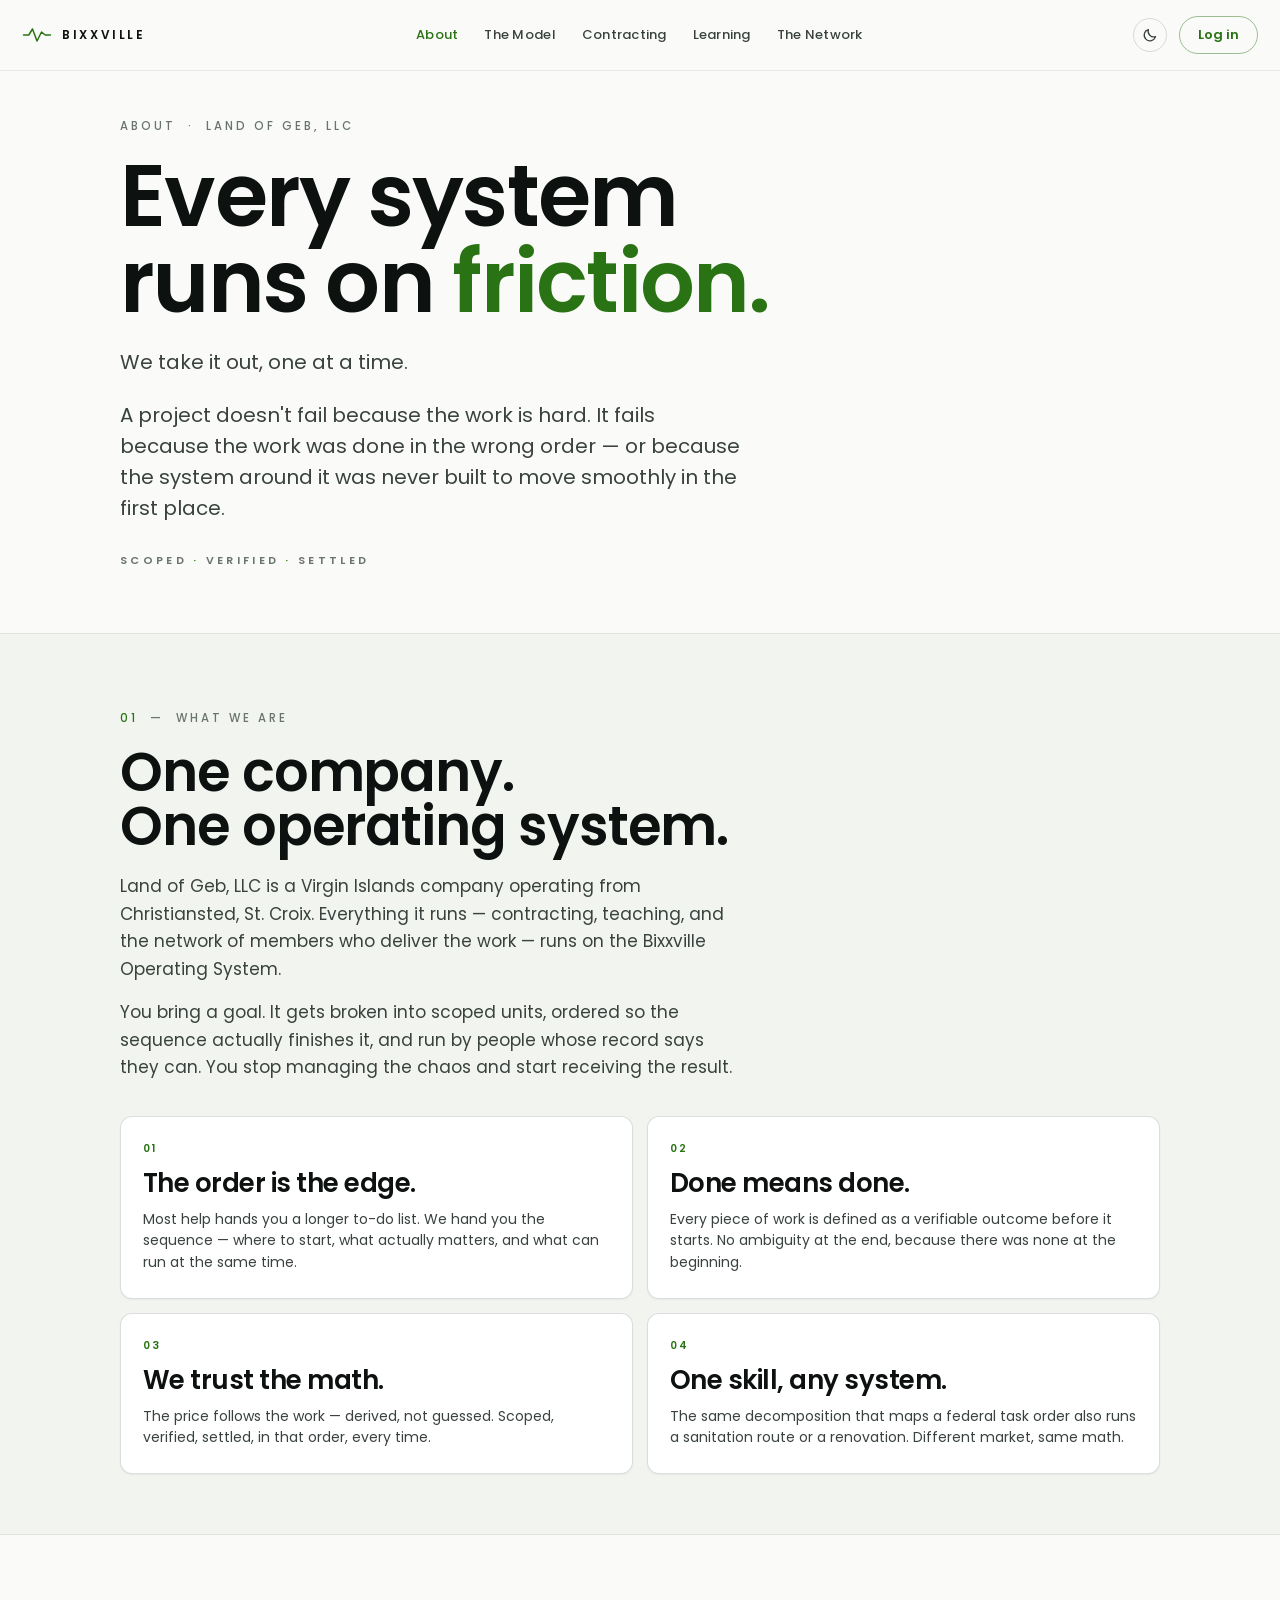
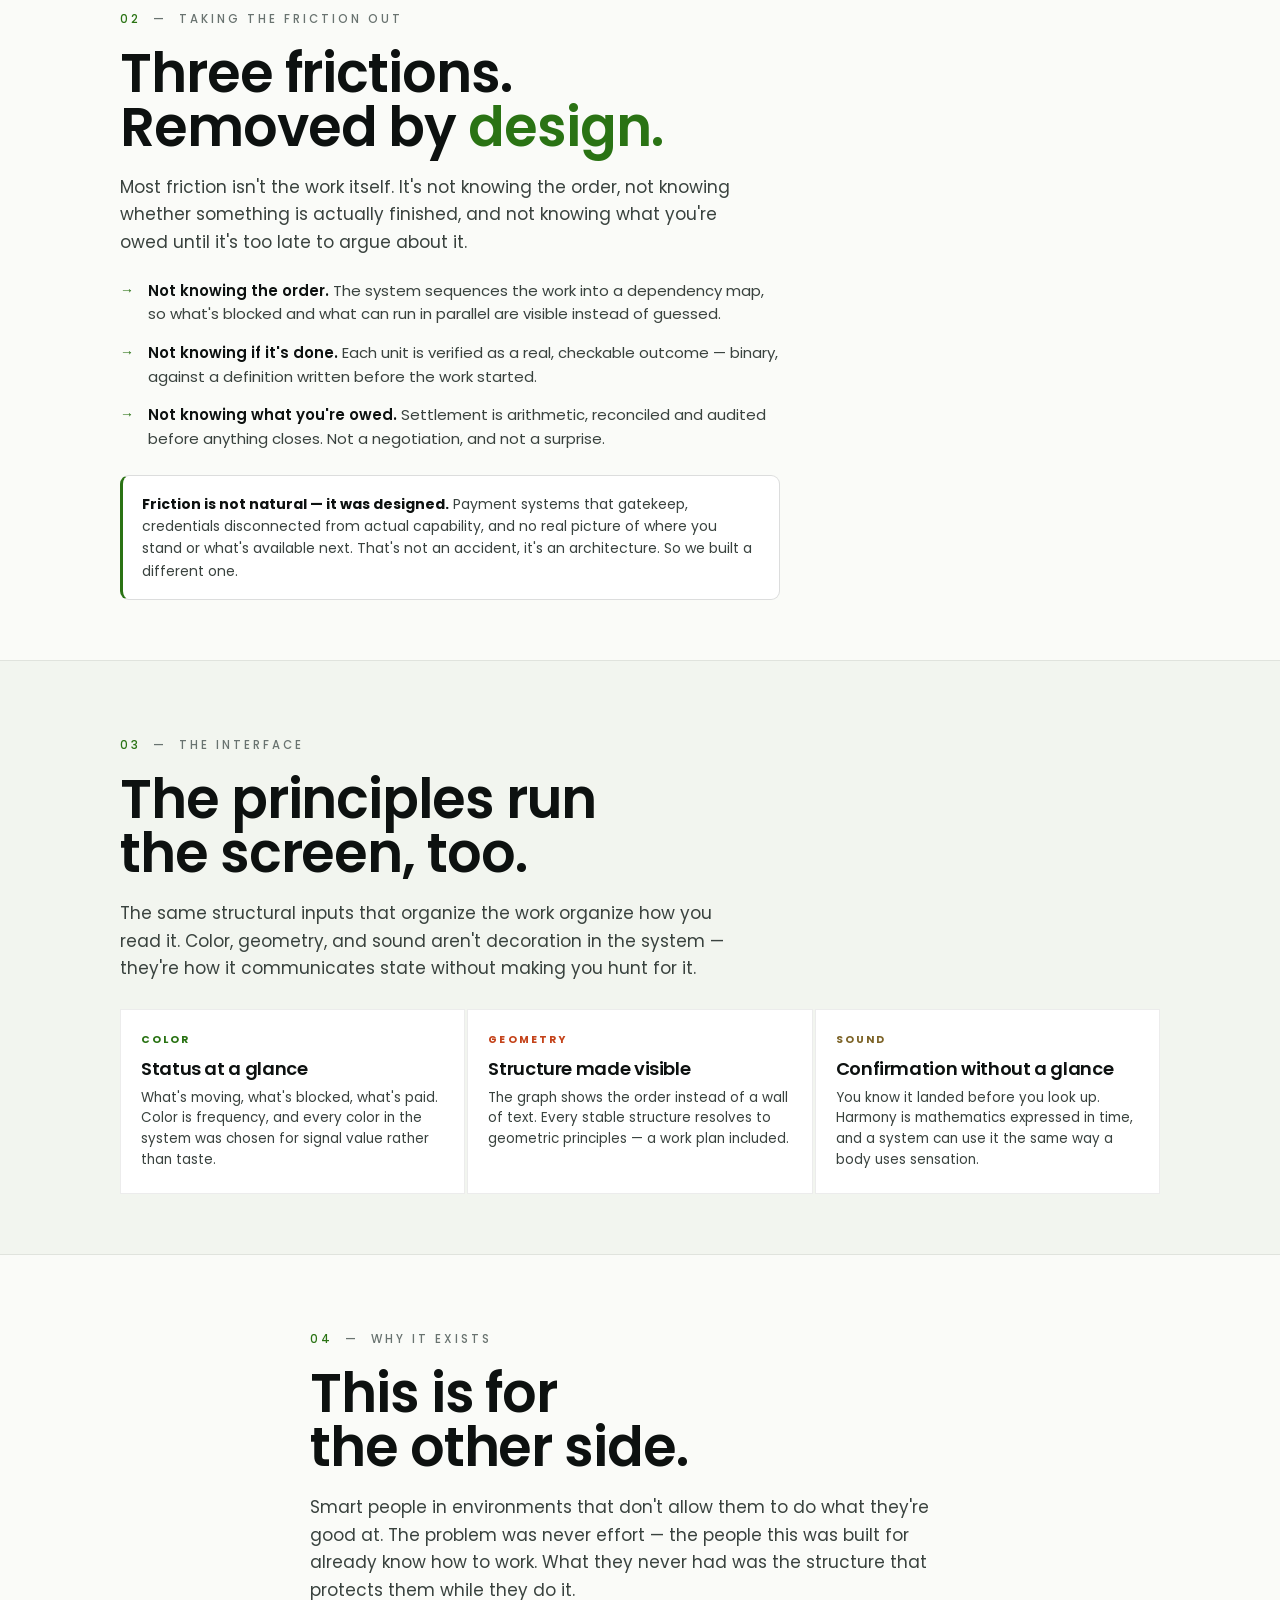
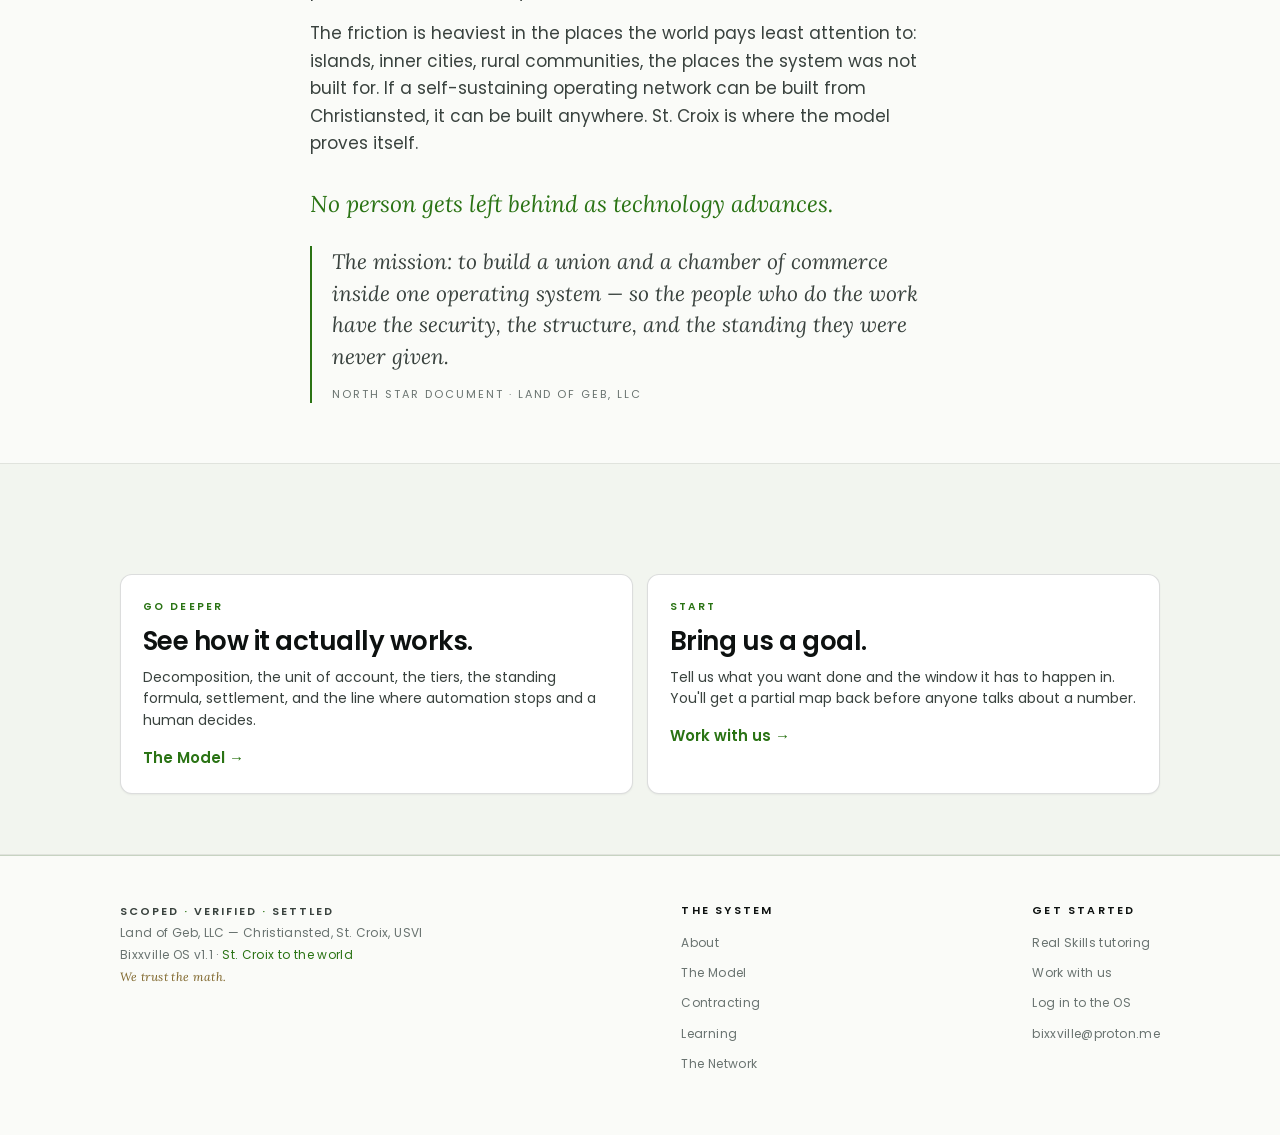
==== about.html @ ebcc02b2 "Light theme, with a toggle The site is no longer dark-only. Dark stays the brand default; a visitor " ====
<!DOCTYPE html>
<html lang="en">
<head>
<meta charset="UTF-8">
<meta name="viewport" content="width=device-width, initial-scale=1.0, viewport-fit=cover">
<title>About — Bixxville</title>
<meta name="description" content="Land of Geb, LLC runs on the Bixxville Operating System. A project doesn't fail because the work is hard — it fails because the work was done in the wrong order.">
<link rel="preconnect" href="https://fonts.googleapis.com">
<link rel="preconnect" href="https://fonts.gstatic.com" crossorigin>
<link href="https://fonts.googleapis.com/css2?family=Poppins:wght@300;400;500;600;700&family=Lora:ital,wght@0,400;0,500;1,400&display=swap" rel="stylesheet">
<link rel="stylesheet" href="bixx.css">
<script>(function(){try{var t=localStorage.getItem('bx-theme');if(t)document.documentElement.setAttribute('data-theme',t)}catch(e){}})();</script>

<style>
  .sense{display:grid; grid-template-columns:1fr; gap:2px; margin-top:26px}
  @media(min-width:700px){.sense{grid-template-columns:repeat(3,1fr)}}
  .sn-c{background:var(--panel); border:1px solid var(--line2); padding:22px 20px}
  .sn-c .snk{font-family:var(--mono); font-size:10.5px; letter-spacing:.2em; text-transform:uppercase; font-weight:700; margin-bottom:11px}
  .sn-c h3{font-size:18px; margin-bottom:8px}
  .sn-c p{font-size:13.5px; color:var(--soft); line-height:1.55}
</style>
</head>
<body>

<nav>
  <a class="brand" href="index.html" aria-label="Bixxville home">
    <svg class="glyph" viewBox="0 0 40 24" aria-hidden="true">
      <polyline points="2,12 9,12 14,4 20,20 26,8 31,12 38,12" fill="none" stroke="var(--green)" stroke-width="2" stroke-linejoin="round" stroke-linecap="round"/>
    </svg>
    <b>Bixxville</b>
  </a>
  <div class="navlinks">
    <a href="about.html">About</a>
    <a href="model.html">The Model</a>
    <a href="contracting.html">Contracting</a>
    <a href="learning.html">Learning</a>
    <a href="network.html">The Network</a>
  </div>
  <div class="navactions">
    <button class="themetog" id="themeTog" type="button" aria-label="Switch between light and dark" title="Switch theme">
      <svg class="i-sun" viewBox="0 0 24 24" aria-hidden="true"><circle cx="12" cy="12" r="4.2"/><path d="M12 2.6v2.4M12 19v2.4M4.6 12H2.2M21.8 12h-2.4M6.5 6.5 4.8 4.8M19.2 19.2l-1.7-1.7M17.5 6.5l1.7-1.7M4.8 19.2l1.7-1.7"/></svg>
      <svg class="i-moon" viewBox="0 0 24 24" aria-hidden="true"><path d="M20.2 14.4A8.4 8.4 0 0 1 9.6 3.8a8.6 8.6 0 1 0 10.6 10.6z"/></svg>
    </button>
    <a class="pill" href="https://ii00270.github.io/Bixxvillenode/" target="_blank" rel="noopener">Log in</a>
    <button class="ham" id="hamBtn" aria-label="Open menu"><span></span><span></span></button>
  </div>
</nav>

<div class="menu" id="menu" aria-hidden="true">
  <button class="menuclose" id="menuClose" aria-label="Close menu"></button>
  <a href="index.html"><span class="mi">00</span> Home</a>
  <a href="about.html"><span class="mi">01</span> About</a>
  <a href="model.html"><span class="mi">02</span> The Model</a>
  <a href="contracting.html"><span class="mi">03</span> Contracting</a>
  <a href="learning.html"><span class="mi">04</span> Learning</a>
  <a href="network.html"><span class="mi">05</span> The Network</a>
  <a href="realskills.html"><span class="mi">06</span> Real Skills</a>
  <a href="work.html"><span class="mi">07</span> Work with us</a>
  <a href="https://ii00270.github.io/Bixxvillenode/" target="_blank" rel="noopener"><span class="mi">08</span> Log in</a>
  <div class="mfoot">SCOPED <span>·</span> VERIFIED <span>·</span> SETTLED<br>Land of Geb, LLC — Christiansted, St. Croix, USVI</div>
</div>

<main>

  <!-- HERO -->
  <section class="scene hero">
    <div class="wrap">
      <div class="eyebrow rv">About &nbsp;·&nbsp; Land of Geb, LLC</div>
      <h1 class="rv d1">Every system<br>runs on <span class="g">friction.</span></h1>
      <p class="lead rv d2">We take it out, one at a time.</p>
      <p class="lead rv d3">A project doesn't fail because the work is hard. It fails because the work was done in the wrong order — or because the system around it was never built to move smoothly in the first place.</p>
      <div class="spine rv d4">SCOPED <span>·</span> VERIFIED <span>·</span> SETTLED</div>
    </div>
  </section>

  <!-- WHAT WE ARE -->
  <section class="scene alt">
    <div class="wrap">
      <div class="eyebrow rv"><span class="n">01</span> &nbsp;— &nbsp;What we are</div>
      <h2 class="rv d1">One company.<br>One operating system.</h2>
      <p class="body rv d2">Land of Geb, LLC is a Virgin Islands company operating from Christiansted, St. Croix. Everything it runs — contracting, teaching, and the network of members who deliver the work — runs on the Bixxville Operating System.</p>
      <p class="body rv d3">You bring a goal. It gets broken into scoped units, ordered so the sequence actually finishes it, and run by people whose record says they can. You stop managing the chaos and start receiving the result.</p>

      <div class="grid g2">
        <div class="card rv d4">
          <div class="ck">01</div>
          <h3>The order is the edge.</h3>
          <p>Most help hands you a longer to-do list. We hand you the sequence — where to start, what actually matters, and what can run at the same time.</p>
        </div>
        <div class="card rv d4">
          <div class="ck">02</div>
          <h3>Done means done.</h3>
          <p>Every piece of work is defined as a verifiable outcome before it starts. No ambiguity at the end, because there was none at the beginning.</p>
        </div>
        <div class="card rv d5">
          <div class="ck">03</div>
          <h3>We trust the math.</h3>
          <p>The price follows the work — derived, not guessed. Scoped, verified, settled, in that order, every time.</p>
        </div>
        <div class="card rv d5">
          <div class="ck">04</div>
          <h3>One skill, any system.</h3>
          <p>The same decomposition that maps a federal task order also runs a sanitation route or a renovation. Different market, same math.</p>
        </div>
      </div>
    </div>
  </section>

  <!-- THE FRICTION -->
  <section class="scene">
    <div class="wrap">
      <div class="eyebrow rv"><span class="n">02</span> &nbsp;— &nbsp;Taking the friction out</div>
      <h2 class="rv d1">Three frictions.<br>Removed by <span class="g">design.</span></h2>
      <p class="body rv d2">Most friction isn't the work itself. It's not knowing the order, not knowing whether something is actually finished, and not knowing what you're owed until it's too late to argue about it.</p>
      <div class="pts rv d3">
        <div class="pt"><span class="b">→</span><span class="t"><b>Not knowing the order.</b> The system sequences the work into a dependency map, so what's blocked and what can run in parallel are visible instead of guessed.</span></div>
        <div class="pt"><span class="b">→</span><span class="t"><b>Not knowing if it's done.</b> Each unit is verified as a real, checkable outcome — binary, against a definition written before the work started.</span></div>
        <div class="pt"><span class="b">→</span><span class="t"><b>Not knowing what you're owed.</b> Settlement is arithmetic, reconciled and audited before anything closes. Not a negotiation, and not a surprise.</span></div>
      </div>
      <div class="note good rv d4">
        <b>Friction is not natural — it was designed.</b> Payment systems that gatekeep, credentials disconnected from actual capability, and no real picture of where you stand or what's available next. That's not an accident, it's an architecture. So we built a different one.
      </div>
    </div>
  </section>

  <!-- THE INTERFACE -->
  <section class="scene alt">
    <div class="wrap">
      <div class="eyebrow rv"><span class="n">03</span> &nbsp;— &nbsp;The interface</div>
      <h2 class="rv d1">The principles run<br>the screen, too.</h2>
      <p class="body rv d2">The same structural inputs that organize the work organize how you read it. Color, geometry, and sound aren't decoration in the system — they're how it communicates state without making you hunt for it.</p>
      <div class="sense rv d3">
        <div class="sn-c">
          <div class="snk" style="color:var(--green)">Color</div>
          <h3>Status at a glance</h3>
          <p>What's moving, what's blocked, what's paid. Color is frequency, and every color in the system was chosen for signal value rather than taste.</p>
        </div>
        <div class="sn-c">
          <div class="snk" style="color:var(--orange)">Geometry</div>
          <h3>Structure made visible</h3>
          <p>The graph shows the order instead of a wall of text. Every stable structure resolves to geometric principles — a work plan included.</p>
        </div>
        <div class="sn-c">
          <div class="snk" style="color:var(--gold)">Sound</div>
          <h3>Confirmation without a glance</h3>
          <p>You know it landed before you look up. Harmony is mathematics expressed in time, and a system can use it the same way a body uses sensation.</p>
        </div>
      </div>
    </div>
  </section>

  <!-- WHO -->
  <section class="scene">
    <div class="wrap narrow">
      <div class="eyebrow rv"><span class="n">04</span> &nbsp;— &nbsp;Why it exists</div>
      <h2 class="rv d1">This is for<br>the other side.</h2>
      <p class="body rv d2">Smart people in environments that don't allow them to do what they're good at. The problem was never effort — the people this was built for already know how to work. What they never had was the structure that protects them while they do it.</p>
      <p class="body rv d3">The friction is heaviest in the places the world pays least attention to: islands, inner cities, rural communities, the places the system was not built for. If a self-sustaining operating network can be built from Christiansted, it can be built anywhere. St. Croix is where the model proves itself.</p>
      <p class="serif rv d4" style="margin-top:30px">No person gets left behind as technology advances.</p>
      <div class="quote rv d5">
        The mission: to build a union and a chamber of commerce inside one operating system — so the people who do the work have the security, the structure, and the standing they were never given.
        <cite>North Star Document · Land of Geb, LLC</cite>
      </div>
    </div>
  </section>

  <!-- CTA -->
  <section class="scene alt">
    <div class="wrap">
      <div class="grid g2">
        <a class="card rv" href="model.html">
          <div class="ck">Go deeper</div>
          <h3>See how it actually works.</h3>
          <p>Decomposition, the unit of account, the tiers, the standing formula, settlement, and the line where automation stops and a human decides.</p>
          <span class="arr">The Model →</span>
        </a>
        <a class="card rv d2" href="work.html">
          <div class="ck">Start</div>
          <h3>Bring us a goal.</h3>
          <p>Tell us what you want done and the window it has to happen in. You'll get a partial map back before anyone talks about a number.</p>
          <span class="arr">Work with us →</span>
        </a>
      </div>
    </div>
  </section>

</main>

<footer>
  <div class="fwrap">
    <div>
      <b>SCOPED <span class="sx">·</span> VERIFIED <span class="sx">·</span> SETTLED</b><br>
      Land of Geb, LLC — Christiansted, St. Croix, USVI<br>
      Bixxville OS v1.1 · <span class="sx">St. Croix to the world</span><br>
      <span style="color:var(--gold);font-family:Lora,Georgia,serif;font-style:italic">We trust the math.</span>
    </div>
    <div class="fnav">
      <span class="ftitle">The system</span>
      <a href="about.html">About</a>
      <a href="model.html">The Model</a>
      <a href="contracting.html">Contracting</a>
      <a href="learning.html">Learning</a>
      <a href="network.html">The Network</a>
    </div>
    <div class="fnav">
      <span class="ftitle">Get started</span>
      <a href="realskills.html">Real Skills tutoring</a>
      <a href="work.html">Work with us</a>
      <a href="https://ii00270.github.io/Bixxvillenode/" target="_blank" rel="noopener">Log in to the OS</a>
      <a href="mailto:bixxville@proton.me">bixxville@proton.me</a>
    </div>
  </div>
</footer>

<script src="bixx.js"></script>
</body>
</html>
---- bixx.css ----
/* ==========================================================================
   BIXXVILLE — shared design system
   Land of Geb, LLC · Christiansted, St. Croix · USVI

   Dark is the brand default. Visitors whose OS prefers light get light
   automatically; the nav toggle overrides either direction and persists.
   Every colour below is a token — never hard-code a hex in a component.
   ========================================================================== */

:root{
  /* ground & surface */
  --black:#0A0B0C;          /* page ground */
  --panel:#111316;          /* raised surface — cards, fields */
  --panel2:#0D0F11;         /* alternating section ground */

  /* type */
  --white:#F4F5F7;          /* primary text */
  --soft:#CDCFD3;           /* body text */
  --grey:#A6ADB4;           /* muted, labels, captions */

  /* accents */
  --green:#8CF060;
  --orange:#F45E26;
  --gold:#AA8C4E;
  --rail:#2C482A;

  /* derived — flip with the theme */
  --on-green:#08110C;                     /* text sitting on a green fill */
  --green-tint:rgba(140,240,96,.04);
  --green-tint-2:rgba(140,240,96,.06);
  --green-edge:rgba(140,240,96,.40);
  --green-edge-soft:rgba(140,240,96,.20);
  --green-edge-strong:rgba(140,240,96,.55);
  --gold-edge:rgba(170,140,78,.40);
  --line:rgba(244,245,247,.12);           /* visible divider */
  --line2:rgba(244,245,247,.07);          /* faint divider */
  --line3:rgba(244,245,247,.02);          /* table header wash */
  --field:rgba(244,245,247,.16);          /* form control border */
  --nav-bg:rgba(10,11,12,.88);
  --menu-bg:rgba(10,11,12,.975);
  --card-shadow:none;
  --sun:block;                            /* which toggle icon shows */
  --moon:none;

  --mono:'Poppins',sans-serif;
  --nav-h:64px;
}

/* ---- light: automatic for a light-preferring OS, unless dark was chosen ---- */
@media (prefers-color-scheme: light){
  :root:not([data-theme="dark"]){
    --black:#FAFBF8;
    --panel:#FFFFFF;
    --panel2:#F2F5EF;

    --white:#0D1110;
    --soft:#39423E;
    --grey:#697370;

    --green:#2A7314;
    --orange:#C4431A;
    --gold:#7D6428;
    --rail:#C7D3C2;

    --on-green:#FFFFFF;
    --green-tint:rgba(42,115,20,.05);
    --green-tint-2:rgba(42,115,20,.09);
    --green-edge:rgba(42,115,20,.34);
    --green-edge-soft:rgba(42,115,20,.17);
    --green-edge-strong:rgba(42,115,20,.45);
    --gold-edge:rgba(125,100,40,.38);
    --line:rgba(13,17,16,.14);
    --line2:rgba(13,17,16,.08);
    --line3:rgba(13,17,16,.025);
    --field:rgba(13,17,16,.20);
    --nav-bg:rgba(250,251,248,.90);
    --menu-bg:rgba(250,251,248,.98);
    --card-shadow:0 1px 2px rgba(13,17,16,.05);
    --sun:none;
    --moon:block;
  }
}

/* ---- light: chosen explicitly ---- */
:root[data-theme="light"]{
  --black:#FAFBF8;
  --panel:#FFFFFF;
  --panel2:#F2F5EF;

  --white:#0D1110;
  --soft:#39423E;
  --grey:#697370;

  --green:#2A7314;
  --orange:#C4431A;
  --gold:#7D6428;
  --rail:#C7D3C2;

  --on-green:#FFFFFF;
  --green-tint:rgba(42,115,20,.05);
  --green-tint-2:rgba(42,115,20,.09);
  --green-edge:rgba(42,115,20,.34);
  --green-edge-soft:rgba(42,115,20,.17);
  --green-edge-strong:rgba(42,115,20,.45);
  --gold-edge:rgba(125,100,40,.38);
  --line:rgba(13,17,16,.14);
  --line2:rgba(13,17,16,.08);
  --line3:rgba(13,17,16,.025);
  --field:rgba(13,17,16,.20);
  --nav-bg:rgba(250,251,248,.90);
  --menu-bg:rgba(250,251,248,.98);
  --card-shadow:0 1px 2px rgba(13,17,16,.05);
  --sun:none;
  --moon:block;
}
*{margin:0;padding:0;box-sizing:border-box}
html{scroll-behavior:smooth}
body{
  background:var(--black); color:var(--white);
  font-family:'Poppins',sans-serif; -webkit-font-smoothing:antialiased;
  overflow-x:hidden;
}
::selection{background:var(--green);color:var(--black)}
img{max-width:100%}

/* ---------- nav ---------- */
nav{
  position:fixed; top:0; left:0; right:0; z-index:60;
  display:flex; align-items:center; justify-content:space-between;
  padding:16px 22px; background:var(--nav-bg);
  backdrop-filter:blur(10px); -webkit-backdrop-filter:blur(10px);
  border-bottom:1px solid var(--line2);
}
.brand{display:flex; align-items:center; gap:10px; text-decoration:none; flex-shrink:0}
.glyph{width:30px;height:18px;display:block}
.brand b{font-weight:600; font-size:12px; letter-spacing:.22em; color:var(--white); text-transform:uppercase}
.navlinks{display:none; align-items:center; gap:26px}
.navlinks a{
  color:var(--soft); text-decoration:none; font-size:13px; font-weight:500;
  letter-spacing:.02em; transition:color .2s; white-space:nowrap;
}
.navlinks a:hover{color:var(--white)}
.navlinks a.on{color:var(--green)}
.navactions{display:flex; align-items:center; gap:12px}
.pill{
  border:1px solid var(--green-edge-strong); color:var(--green);
  border-radius:40px; padding:8px 18px; font-size:13px; font-weight:600;
  background:transparent; cursor:pointer; text-decoration:none; white-space:nowrap;
  transition:background .25s, color .25s;
}
.pill:hover{background:var(--green); color:var(--black)}
.ham{width:26px;height:14px;position:relative;background:none;border:none;cursor:pointer;flex-shrink:0}
.ham span{position:absolute;left:0;height:1.6px;width:100%;background:var(--white)}
.ham span:first-child{top:2px}.ham span:last-child{bottom:2px}
@media(min-width:940px){
  .navlinks{display:flex}
  .ham{display:none}
}

/* ---------- slide-out menu ---------- */
.menu{
  position:fixed; inset:0; z-index:80; background:var(--menu-bg);
  backdrop-filter:blur(8px); -webkit-backdrop-filter:blur(8px);
  display:flex; flex-direction:column; justify-content:center; align-items:flex-start;
  padding:0 34px; gap:2px; opacity:0; pointer-events:none; transition:opacity .3s ease;
}
.menu.open{opacity:1; pointer-events:auto}
.menu a{
  color:var(--white); text-decoration:none; font-weight:600; letter-spacing:-.02em;
  font-size:clamp(30px,8vw,50px); line-height:1.24; transition:color .2s, padding-left .2s;
  display:flex; align-items:baseline; gap:14px;
}
.menu a .mi{font-size:12px; font-weight:500; letter-spacing:.18em; color:var(--grey); font-family:var(--mono)}
.menu a:hover,.menu a.on{color:var(--green)}
.menu .mfoot{
  position:absolute; left:34px; bottom:38px; font-size:11px; letter-spacing:.16em;
  color:var(--grey); text-transform:uppercase; line-height:1.9;
}
.menu .mfoot span{color:var(--green)}
.menuclose{position:absolute; top:20px; right:22px; width:30px; height:30px; border:none; background:none; cursor:pointer}
.menuclose:before,.menuclose:after{content:''; position:absolute; left:4px; top:14px; width:22px; height:1.8px; background:var(--white)}
.menuclose:before{transform:rotate(45deg)} .menuclose:after{transform:rotate(-45deg)}

/* ---------- layout ---------- */
.scene{position:relative; padding:76px 26px 60px; overflow:hidden}
.wrap{max-width:1040px; margin:0 auto; width:100%}
.narrow{max-width:660px}
.mid{max-width:820px}
.hero{padding-top:calc(var(--nav-h) + 54px); padding-bottom:64px}
.alt{background:var(--panel2); border-top:1px solid var(--line2); border-bottom:1px solid var(--line2)}

/* ---------- type ---------- */
.eyebrow{
  font-size:11.5px; letter-spacing:.26em; text-transform:uppercase;
  color:var(--grey); margin-bottom:18px; font-weight:500;
}
.eyebrow .n{color:var(--green)}
h1,h2,h3{font-weight:600; letter-spacing:-.02em; line-height:1.0}
h1{font-size:clamp(40px,9.5vw,86px)}
h2{font-size:clamp(30px,6.6vw,54px); margin-bottom:20px}
h3{font-size:clamp(19px,3.4vw,26px); line-height:1.15}
.g{color:var(--green)}
.o{color:var(--orange)}
.lead{color:var(--soft); font-size:clamp(16px,4.2vw,20px); line-height:1.55; max-width:620px; margin-top:22px}
.body{color:var(--soft); font-size:clamp(14.5px,3.8vw,17px); line-height:1.62; max-width:620px; margin-top:16px}
.body b,.lead b{color:var(--white); font-weight:600}
.serif{font-family:'Lora',Georgia,serif; font-style:italic; font-size:clamp(17px,4vw,23px); color:var(--green); line-height:1.4}
.quote{
  font-family:'Lora',Georgia,serif; font-style:italic; color:var(--soft);
  font-size:clamp(16px,4vw,21px); line-height:1.5; border-left:2px solid var(--green);
  padding-left:20px; margin-top:26px; max-width:620px;
}
.quote cite{display:block; font-style:normal; font-family:var(--mono); font-size:11px; letter-spacing:.18em; text-transform:uppercase; color:var(--grey); margin-top:14px}
.spine{margin-top:28px; font-size:11px; letter-spacing:.3em; font-weight:600; color:var(--grey)}
.spine span{color:var(--green)}
.tag{
  display:inline-block; font-size:10px; letter-spacing:.16em; text-transform:uppercase;
  font-weight:600; padding:5px 11px; border-radius:4px; border:1px solid var(--line);
  color:var(--grey);
}
.tag.live{color:var(--green); border-color:var(--green-edge); background:var(--green-tint-2)}
.tag.soon{color:var(--gold); border-color:var(--gold-edge)}

/* ---------- reveal ---------- */
.rv{opacity:0; transform:translateY(24px); transition:opacity .8s ease, transform .8s ease}
.rv.in{opacity:1; transform:none}
.d1{transition-delay:.07s}.d2{transition-delay:.15s}.d3{transition-delay:.25s}
.d4{transition-delay:.35s}.d5{transition-delay:.46s}.d6{transition-delay:.58s}

/* ---------- cards / grids ---------- */
.grid{display:grid; gap:14px; margin-top:34px}
.g2{grid-template-columns:1fr}
.g3{grid-template-columns:1fr}
.g4{grid-template-columns:1fr 1fr}
@media(min-width:700px){
  .g2{grid-template-columns:1fr 1fr}
  .g3{grid-template-columns:repeat(3,1fr)}
  .g4{grid-template-columns:repeat(4,1fr)}
}
.card{
  border:1px solid var(--line); border-radius:12px; background:var(--panel);
  box-shadow:var(--card-shadow); padding:24px 22px; transition:border-color .25s, transform .25s, background .25s;
}
.card .ck{font-family:var(--mono); font-size:10.5px; letter-spacing:.2em; text-transform:uppercase; color:var(--green); font-weight:600; margin-bottom:12px}
.card h3{margin-bottom:10px}
.card p{color:var(--soft); font-size:14px; line-height:1.55}
a.card{display:block; text-decoration:none; color:var(--white)}
a.card:hover{border-color:var(--green); background:var(--green-tint); transform:translateY(-2px)}
a.card .arr{color:var(--green); font-size:15px; margin-top:14px; display:block; font-weight:600}

/* stat tiles */
.stat{border:1px solid var(--line); border-radius:10px; background:var(--panel); padding:20px 18px}
.stat .sv{font-family:var(--mono); font-size:clamp(22px,5vw,30px); font-weight:700; color:var(--green); letter-spacing:-.02em; line-height:1}
.stat .sl{font-size:12px; color:var(--grey); margin-top:9px; line-height:1.45}

/* numbered steps */
.steps{display:flex; flex-direction:column; gap:0; margin-top:30px; border-top:1px solid var(--line2)}
.step{display:flex; gap:18px; padding:20px 2px; border-bottom:1px solid var(--line2); align-items:flex-start}
.step .sn{font-family:var(--mono); font-size:12px; font-weight:700; color:var(--green); letter-spacing:.1em; flex-shrink:0; width:26px; padding-top:3px}
.step .sb{flex:1; min-width:0}
.step .st{font-size:16px; font-weight:600; color:var(--white); margin-bottom:6px; line-height:1.3}
.step .sd{font-size:14px; color:var(--soft); line-height:1.55}
.step .sd em{color:var(--gold); font-style:normal; font-size:12.5px; letter-spacing:.02em}

/* bullets */
.pts{display:flex; flex-direction:column; gap:15px; margin-top:22px; max-width:660px}
.pt{display:flex; gap:14px; align-items:flex-start}
.pt .b{color:var(--green); font-weight:700; font-size:14px; flex-shrink:0; line-height:1.6}
.pt .t{color:var(--soft); font-size:15px; line-height:1.58}
.pt .t b{color:var(--white); font-weight:600}

/* ---------- tables ---------- */
.tblwrap{overflow-x:auto; margin-top:28px; border:1px solid var(--line); border-radius:12px; background:var(--panel)}
table{width:100%; border-collapse:collapse; min-width:520px}
th,td{text-align:left; padding:14px 16px; font-size:13.5px; border-bottom:1px solid var(--line2)}
th{
  font-size:10px; letter-spacing:.18em; text-transform:uppercase; color:var(--grey);
  font-weight:600; background:var(--line3);
}
td{color:var(--soft)}
tr:last-child td{border-bottom:none}
td.k{color:var(--white); font-weight:600; white-space:nowrap}
td.num{font-family:var(--mono); color:var(--green); font-weight:600; white-space:nowrap}

/* ---------- formula block ---------- */
.formula{
  border:1px solid var(--green-edge); border-radius:10px; background:var(--green-tint);
  padding:22px 20px; margin-top:26px; max-width:660px;
}
.formula .fl{font-family:var(--mono); font-size:10.5px; letter-spacing:.2em; text-transform:uppercase; color:var(--green); font-weight:600; margin-bottom:12px}
.formula .fx{
  font-family:var(--mono); font-size:clamp(14px,3.6vw,19px); font-weight:600; color:var(--white);
  line-height:1.5; letter-spacing:-.01em; overflow-x:auto;
}
.formula .fn{font-size:13px; color:var(--soft); line-height:1.55; margin-top:14px; border-top:1px solid var(--green-edge-soft); padding-top:13px}

/* callout */
.note{
  border:1px solid var(--line); border-left:3px solid var(--gold); border-radius:9px;
  background:var(--panel); padding:17px 19px; margin-top:24px; max-width:660px;
  font-size:14px; line-height:1.6; color:var(--soft);
}
.note b{color:var(--white)}
.note.hard{border-left-color:var(--orange)}
.note.good{border-left-color:var(--green)}

/* ---------- CTA ---------- */
.ctabox{
  border:1px solid var(--green-edge); border-radius:14px; padding:34px 28px;
  background:var(--green-tint); max-width:660px; margin-top:8px;
}
.biglink{
  display:block; text-align:center; text-decoration:none; margin-top:24px;
  background:var(--green); color:var(--on-green); border-radius:10px; padding:17px;
  font-size:16px; font-weight:700; transition:transform .1s, background .15s;
}
.biglink:hover{filter:brightness(1.08)} .biglink:active{transform:scale(.99)}
.biglink.ghost{background:transparent; border:1px solid var(--line); color:var(--white)}
.biglink.ghost:hover{border-color:var(--green); color:var(--green); background:transparent}
.ctanote{margin-top:13px; font-size:12px; color:var(--grey); text-align:center; line-height:1.6}

/* ---------- footer ---------- */
footer{
  padding:44px 26px 60px; border-top:1px solid var(--rail);
  color:var(--grey); font-size:12px; letter-spacing:.03em; line-height:1.85;
}
footer .fwrap{max-width:1040px; margin:0 auto; display:flex; flex-wrap:wrap; gap:32px; justify-content:space-between}
footer b{color:var(--soft); font-weight:600; letter-spacing:.18em; font-size:11px}
footer .sx{color:var(--green)}
footer .fnav{display:flex; flex-direction:column; gap:8px}
footer .fnav a{color:var(--grey); text-decoration:none; transition:color .2s}
footer .fnav a:hover{color:var(--green)}
footer .ftitle{color:var(--white); font-size:11px; letter-spacing:.2em; text-transform:uppercase; margin-bottom:4px; font-weight:600}

/* ---------- svg helpers ---------- */
.stage{position:relative; width:100%; display:flex; align-items:center; justify-content:center; margin:32px 0 8px}
.stage svg{width:100%; height:auto; max-width:700px; overflow:visible}
.nd{fill:none; stroke:var(--green); stroke-width:1.4}
.nd.dim{stroke:var(--rail)}
.nd.warn{stroke:var(--orange)}
.ntext{fill:var(--white); font-family:var(--mono); font-size:12px; font-weight:500}
.nsub{fill:var(--green); font-family:var(--mono); font-size:10px; font-weight:600; letter-spacing:.04em}
.nsub.o{fill:var(--orange)}
.anno{fill:var(--grey); font-family:var(--mono); font-size:10.5px; letter-spacing:.05em}
.edge{fill:none; stroke:var(--soft); stroke-width:1.3; opacity:.45}
.edge.lit{stroke:var(--green); opacity:1}
.pop{opacity:0; transform:scale(.85); transform-origin:center; transition:opacity .5s ease, transform .5s ease}
.in .pop{opacity:1; transform:none}
.in .p1{transition-delay:.05s}.in .p2{transition-delay:.15s}.in .p3{transition-delay:.25s}
.in .p4{transition-delay:.35s}.in .p5{transition-delay:.45s}.in .p6{transition-delay:.55s}
.in .p7{transition-delay:.65s}.in .p8{transition-delay:.75s}.in .p9{transition-delay:.85s}

@media (prefers-reduced-motion:reduce){
  html{scroll-behavior:auto}
  .rv,.pop{opacity:1;transform:none;transition:none}
}

/* ---------- theme toggle ---------- */
.themetog{
  width:34px; height:34px; border-radius:50%; border:1px solid var(--line);
  background:transparent; color:var(--soft); cursor:pointer; flex-shrink:0;
  display:flex; align-items:center; justify-content:center; padding:0;
  transition:color .2s, border-color .2s;
}
.themetog:hover{color:var(--green); border-color:var(--green-edge)}
.themetog:focus-visible{outline:2px solid var(--green); outline-offset:2px}
.themetog svg{width:16px; height:16px; fill:none; stroke:currentColor;
  stroke-width:1.9; stroke-linecap:round; stroke-linejoin:round}
.themetog .i-sun{display:var(--sun)}
.themetog .i-moon{display:var(--moon)}
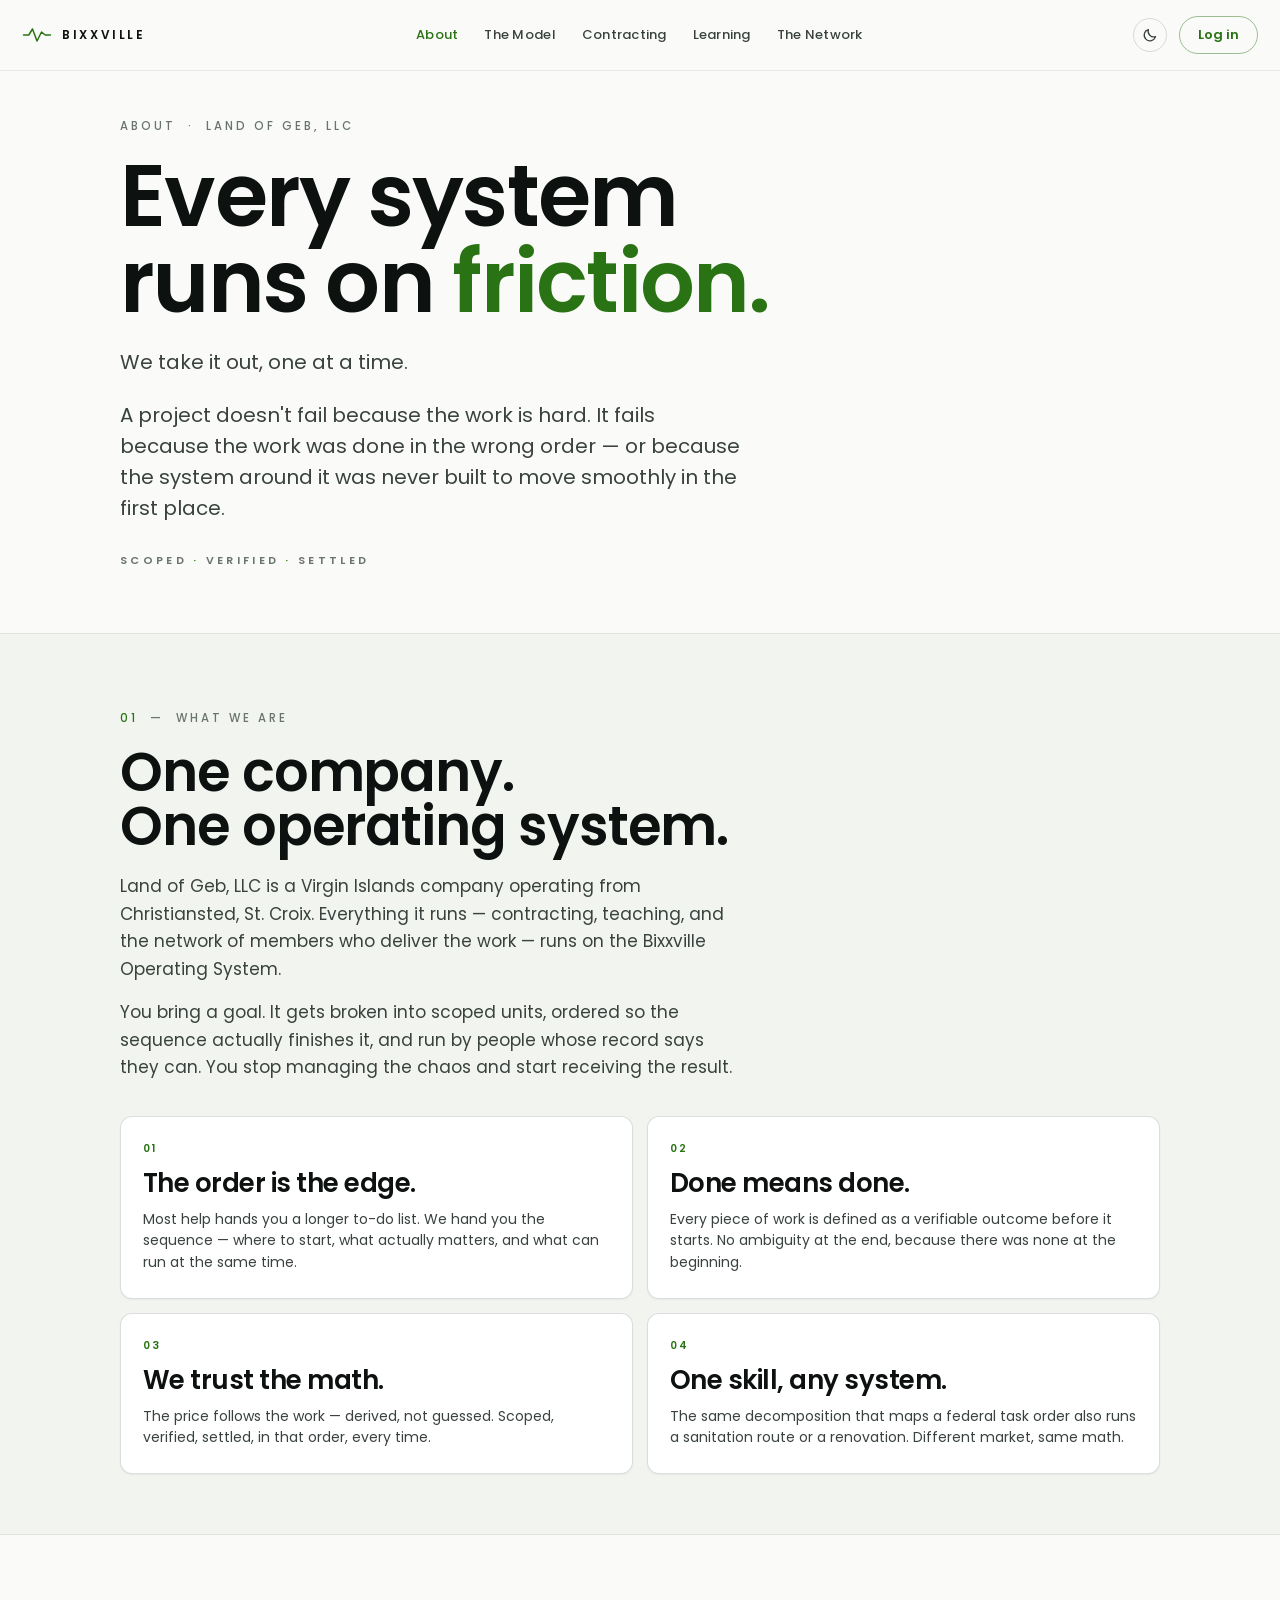
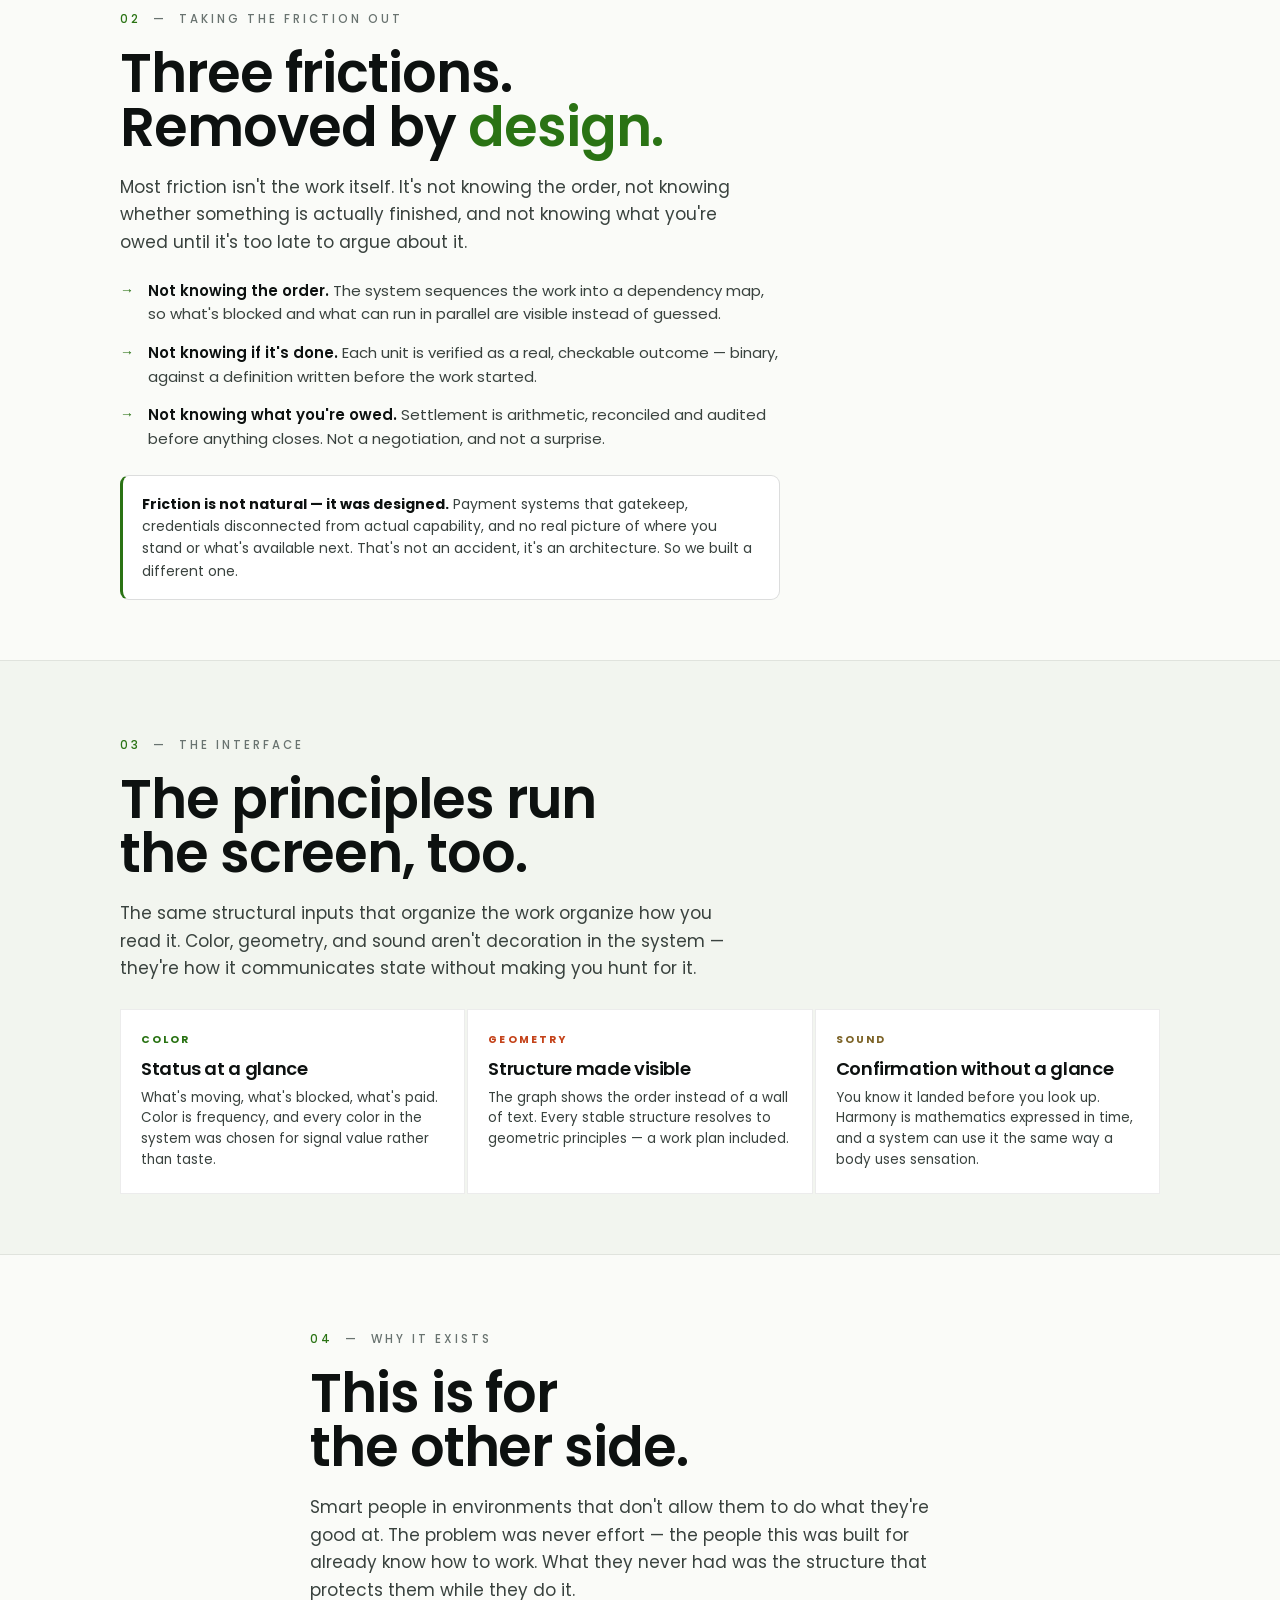
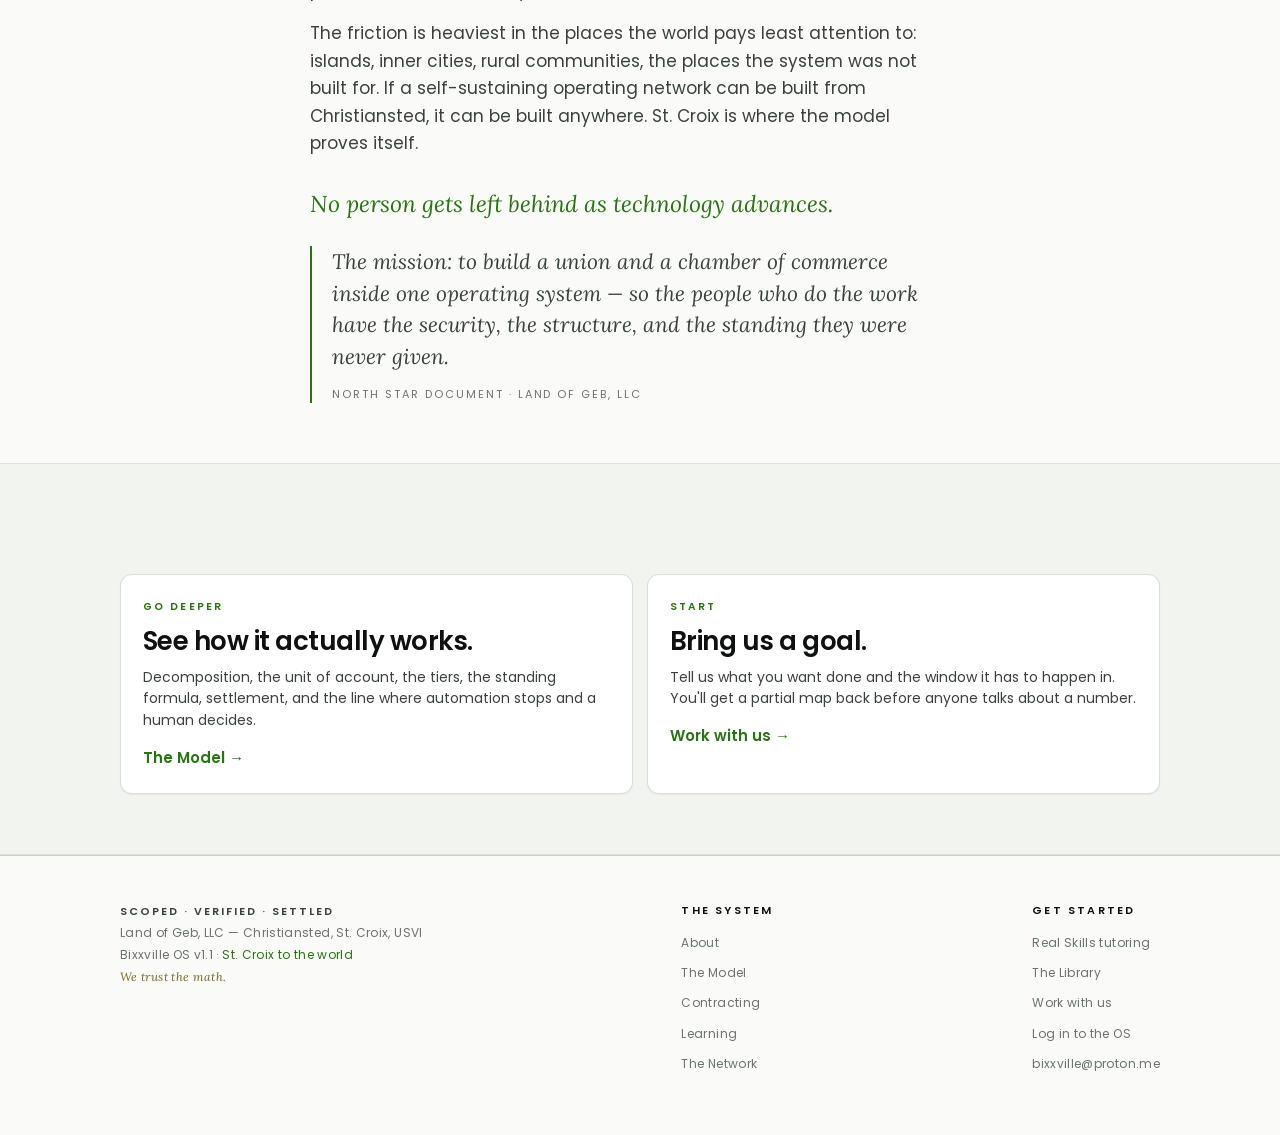
==== commit 0ae756b8: "The Library: a catalogue, not a file dump A reading room for the collection — warm paper, generated " ====
--- a/about.html
+++ b/about.html
@@ -55,8 +55,9 @@
   <a href="learning.html"><span class="mi">04</span> Learning</a>
   <a href="network.html"><span class="mi">05</span> The Network</a>
   <a href="realskills.html"><span class="mi">06</span> Real Skills</a>
-  <a href="work.html"><span class="mi">07</span> Work with us</a>
-  <a href="https://ii00270.github.io/Bixxvillenode/" target="_blank" rel="noopener"><span class="mi">08</span> Log in</a>
+  <a href="library.html"><span class="mi">07</span> The Library</a>
+  <a href="work.html"><span class="mi">08</span> Work with us</a>
+  <a href="https://ii00270.github.io/Bixxvillenode/" target="_blank" rel="noopener"><span class="mi">09</span> Log in</a>
   <div class="mfoot">SCOPED <span>·</span> VERIFIED <span>·</span> SETTLED<br>Land of Geb, LLC — Christiansted, St. Croix, USVI</div>
 </div>
 
@@ -205,6 +206,7 @@
     <div class="fnav">
       <span class="ftitle">Get started</span>
       <a href="realskills.html">Real Skills tutoring</a>
+      <a href="library.html">The Library</a>
       <a href="work.html">Work with us</a>
       <a href="https://ii00270.github.io/Bixxvillenode/" target="_blank" rel="noopener">Log in to the OS</a>
       <a href="mailto:bixxville@proton.me">bixxville@proton.me</a>
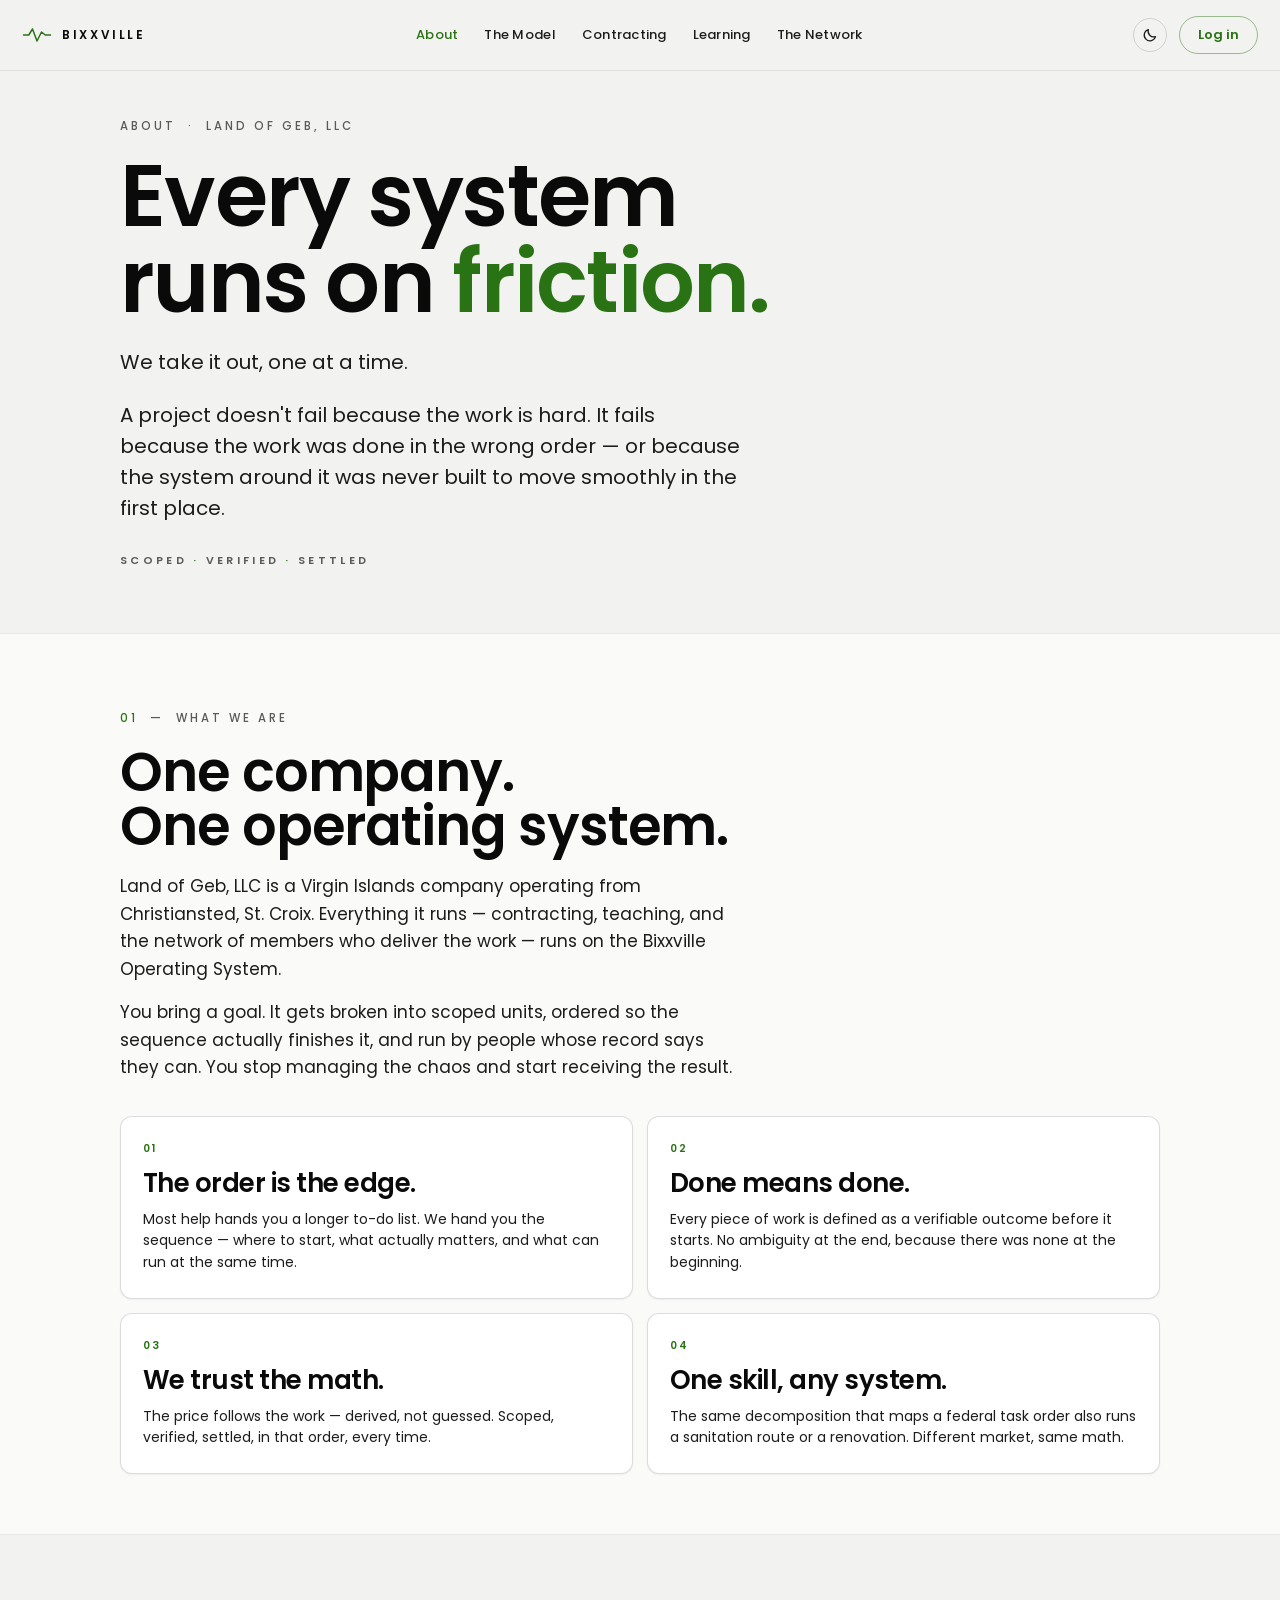
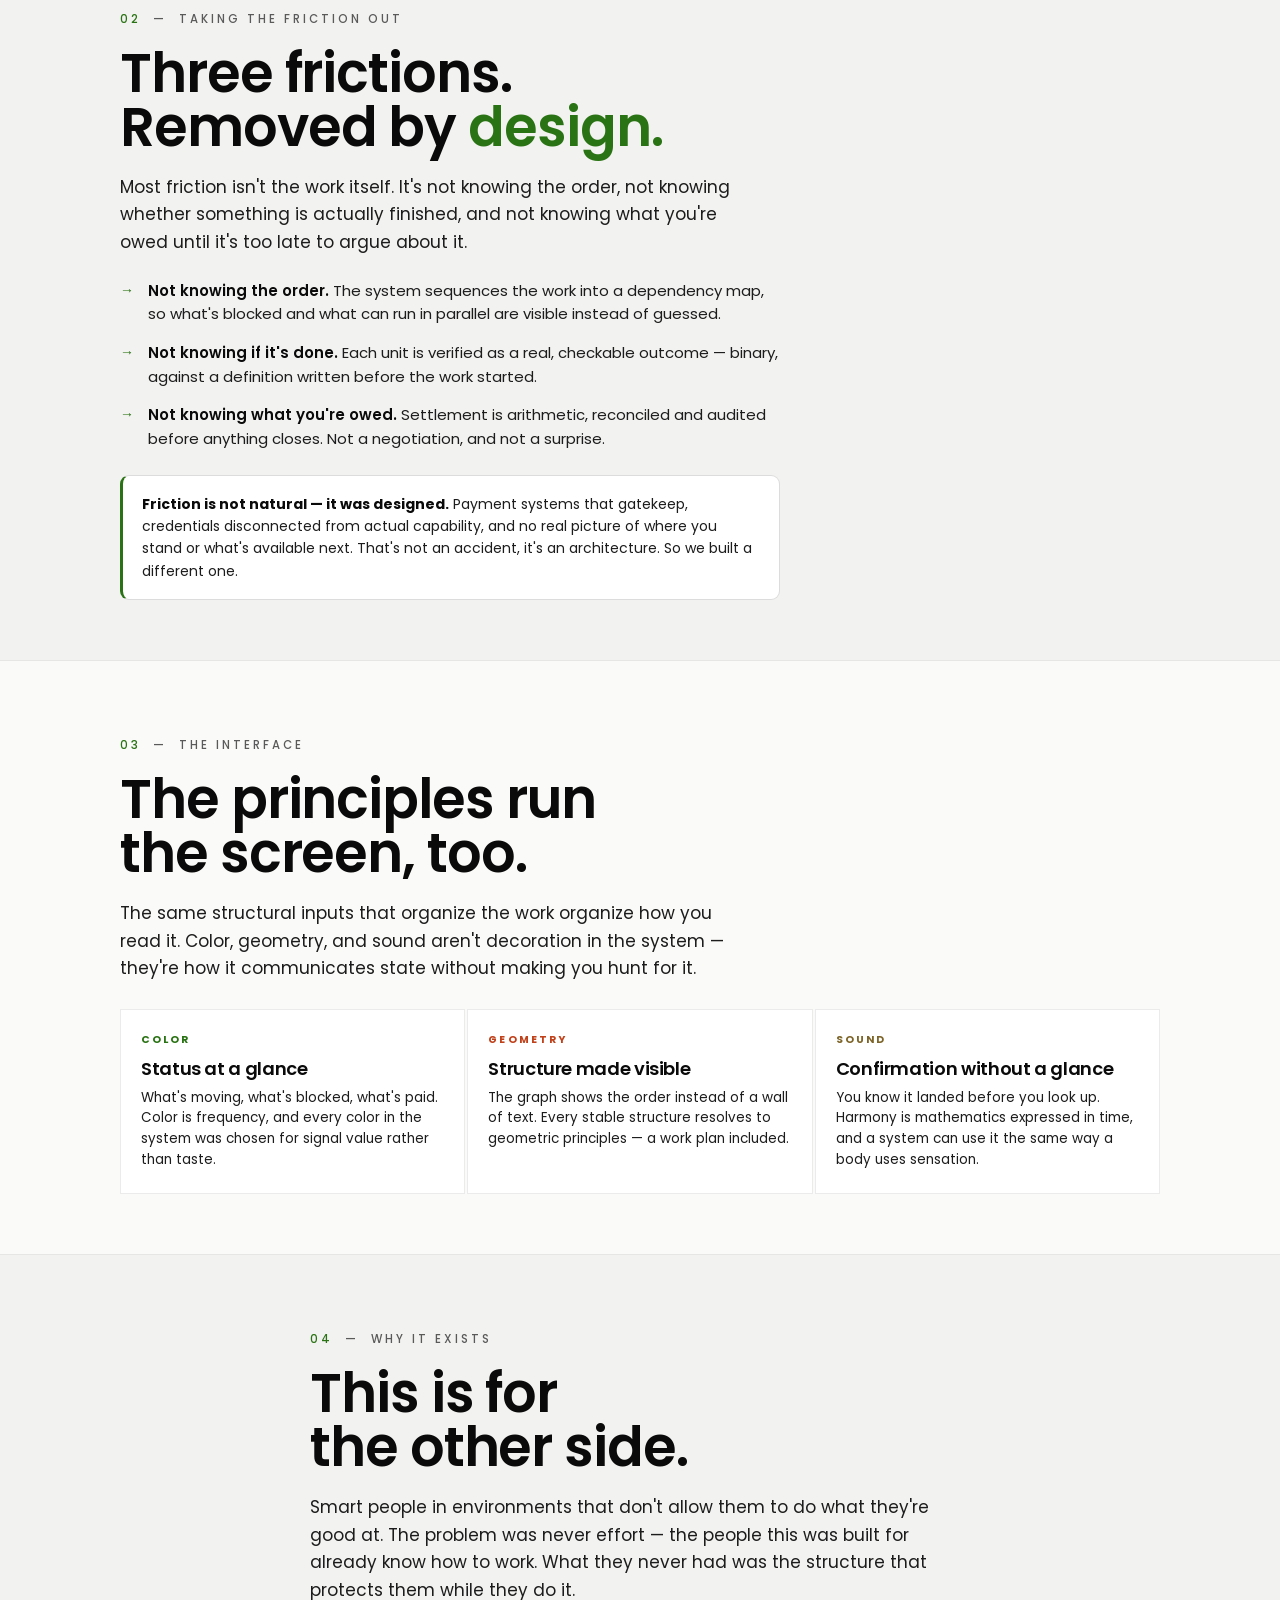
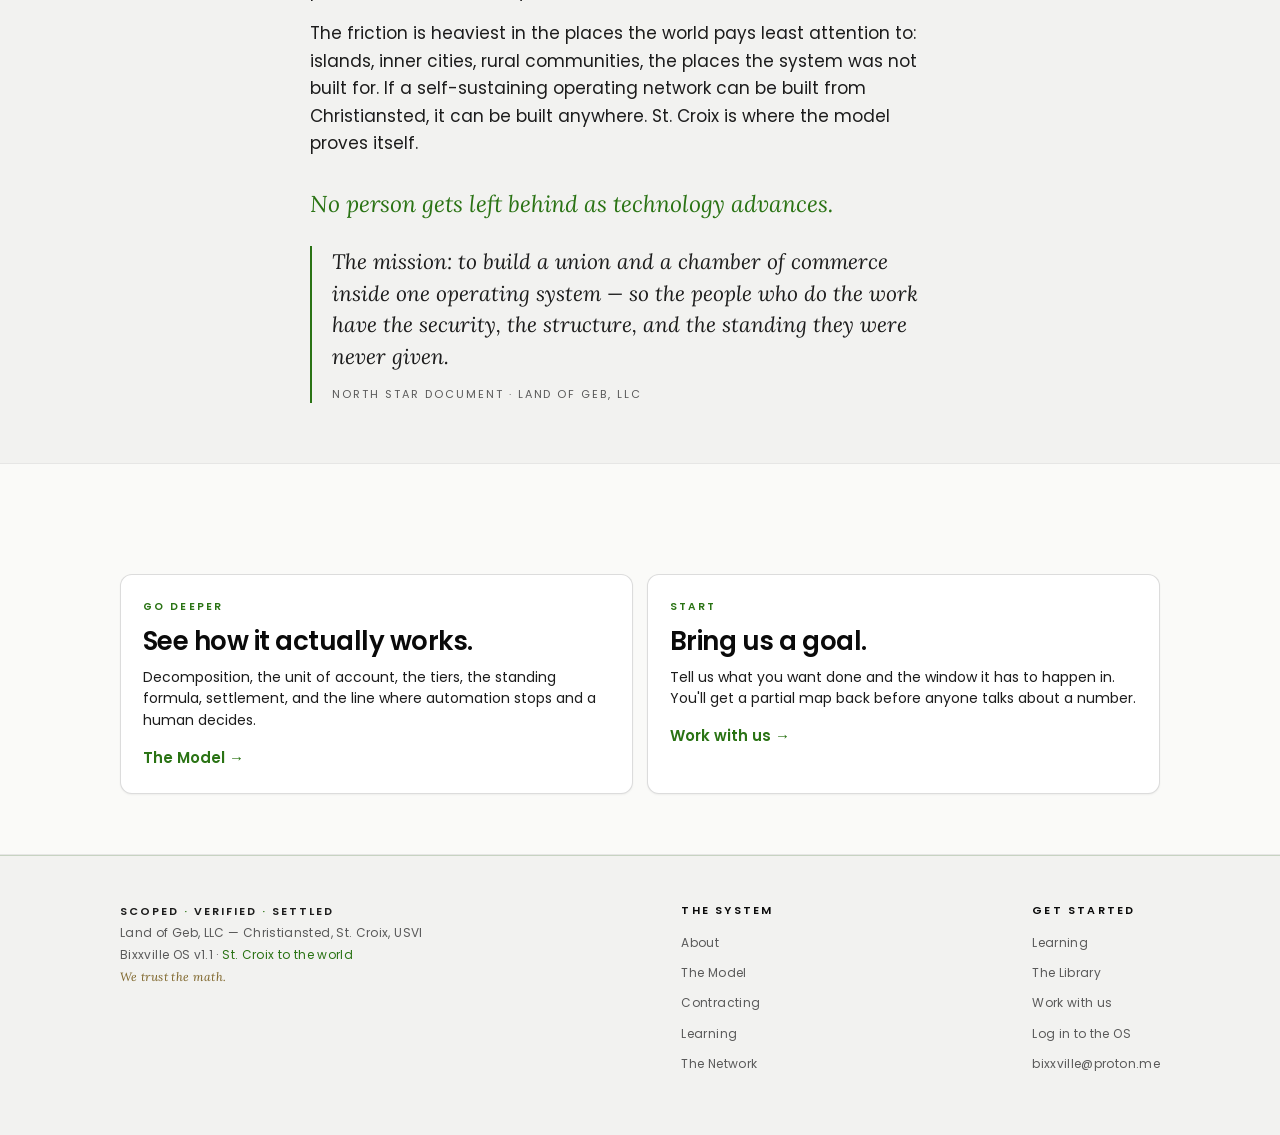
==== commit f8bf5ce8: "Review draft: retire Real Skills (redirect to Learning, packet archived), new homepage copy, light t" ====
--- a/about.html
+++ b/about.html
@@ -54,10 +54,9 @@
   <a href="contracting.html"><span class="mi">03</span> Contracting</a>
   <a href="learning.html"><span class="mi">04</span> Learning</a>
   <a href="network.html"><span class="mi">05</span> The Network</a>
-  <a href="realskills.html"><span class="mi">06</span> Real Skills</a>
-  <a href="library.html"><span class="mi">07</span> The Library</a>
-  <a href="work.html"><span class="mi">08</span> Work with us</a>
-  <a href="https://ii00270.github.io/Bixxvillenode/" target="_blank" rel="noopener"><span class="mi">09</span> Log in</a>
+  <a href="library.html"><span class="mi">06</span> The Library</a>
+  <a href="work.html"><span class="mi">07</span> Work with us</a>
+  <a href="https://ii00270.github.io/Bixxvillenode/" target="_blank" rel="noopener"><span class="mi">08</span> Log in</a>
   <div class="mfoot">SCOPED <span>·</span> VERIFIED <span>·</span> SETTLED<br>Land of Geb, LLC — Christiansted, St. Croix, USVI</div>
 </div>
 
@@ -205,7 +204,7 @@
     </div>
     <div class="fnav">
       <span class="ftitle">Get started</span>
-      <a href="realskills.html">Real Skills tutoring</a>
+      <a href="learning.html">Learning</a>
       <a href="library.html">The Library</a>
       <a href="work.html">Work with us</a>
       <a href="https://ii00270.github.io/Bixxvillenode/" target="_blank" rel="noopener">Log in to the OS</a>
--- a/bixx.css
+++ b/bixx.css
@@ -1,4 +1,6 @@
-/* ==========================================================================
+/* Shared tokens: dark values match tokens.css (landofgeb.net). Light values were aligned to the
+   landofgeb.net light theme on 23 Oct 2026 (review draft); see Brand-Review 02-TOKENS.md.
+   ==========================================================================
    BIXXVILLE — shared design system
    Land of Geb, LLC · Christiansted, St. Croix · USVI
 
@@ -49,16 +51,16 @@
 /* ---- light: automatic for a light-preferring OS, unless dark was chosen ---- */
 @media (prefers-color-scheme: light){
   :root:not([data-theme="dark"]){
-    --black:#FAFBF8;
+    --black:#F2F2F0;
     --panel:#FFFFFF;
-    --panel2:#F2F5EF;
-
-    --white:#0D1110;
-    --soft:#39423E;
-    --grey:#697370;
+    --panel2:#FAFAF8;
+
+    --white:#0A0A0A;
+    --soft:#1C1C1C;
+    --grey:#5A5A5A;
 
     --green:#2A7314;
-    --orange:#C4431A;
+    --orange:#C0411A;
     --gold:#7D6428;
     --rail:#C7D3C2;
 
@@ -69,13 +71,13 @@
     --green-edge-soft:rgba(42,115,20,.17);
     --green-edge-strong:rgba(42,115,20,.45);
     --gold-edge:rgba(125,100,40,.38);
-    --line:rgba(13,17,16,.14);
-    --line2:rgba(13,17,16,.08);
-    --line3:rgba(13,17,16,.025);
-    --field:rgba(13,17,16,.20);
-    --nav-bg:rgba(250,251,248,.90);
-    --menu-bg:rgba(250,251,248,.98);
-    --card-shadow:0 1px 2px rgba(13,17,16,.05);
+    --line:rgba(10,10,10,.14);
+    --line2:rgba(10,10,10,.08);
+    --line3:rgba(10,10,10,.025);
+    --field:rgba(10,10,10,.20);
+    --nav-bg:rgba(242,242,240,.92);
+    --menu-bg:rgba(242,242,240,.98);
+    --card-shadow:0 1px 2px rgba(10,10,10,.05);
     --sun:none;
     --moon:block;
   }
@@ -83,16 +85,16 @@
 
 /* ---- light: chosen explicitly ---- */
 :root[data-theme="light"]{
-  --black:#FAFBF8;
+  --black:#F2F2F0;
   --panel:#FFFFFF;
-  --panel2:#F2F5EF;
-
-  --white:#0D1110;
-  --soft:#39423E;
-  --grey:#697370;
+  --panel2:#FAFAF8;
+
+  --white:#0A0A0A;
+  --soft:#1C1C1C;
+  --grey:#5A5A5A;
 
   --green:#2A7314;
-  --orange:#C4431A;
+  --orange:#C0411A;
   --gold:#7D6428;
   --rail:#C7D3C2;
 
@@ -103,13 +105,13 @@
   --green-edge-soft:rgba(42,115,20,.17);
   --green-edge-strong:rgba(42,115,20,.45);
   --gold-edge:rgba(125,100,40,.38);
-  --line:rgba(13,17,16,.14);
-  --line2:rgba(13,17,16,.08);
-  --line3:rgba(13,17,16,.025);
-  --field:rgba(13,17,16,.20);
-  --nav-bg:rgba(250,251,248,.90);
-  --menu-bg:rgba(250,251,248,.98);
-  --card-shadow:0 1px 2px rgba(13,17,16,.05);
+  --line:rgba(10,10,10,.14);
+  --line2:rgba(10,10,10,.08);
+  --line3:rgba(10,10,10,.025);
+  --field:rgba(10,10,10,.20);
+  --nav-bg:rgba(242,242,240,.92);
+  --menu-bg:rgba(242,242,240,.98);
+  --card-shadow:0 1px 2px rgba(10,10,10,.05);
   --sun:none;
   --moon:block;
 }
@@ -368,3 +370,17 @@
   stroke-width:1.9; stroke-linecap:round; stroke-linejoin:round}
 .themetog .i-sun{display:var(--sun)}
 .themetog .i-moon{display:var(--moon)}
+
+/* ── print: always on white, whatever the theme ── */
+@media print{
+  :root,:root[data-theme="dark"],:root:not([data-theme="light"]){
+    --black:#FFFFFF; --panel:#FFFFFF; --panel2:#FFFFFF; --white:#000000; --soft:#000000; --grey:#333333;
+    --green:#1E5A0E; --orange:#9A3412; --gold:#5C4A1E; --line:rgba(0,0,0,.25); --line2:rgba(0,0,0,.15);
+  }
+  html,body{background:#FFFFFF !important;color:#000000 !important}
+  nav,.menu,.themetog,.ham,.spine{display:none !important}
+  *,*::before,*::after{box-shadow:none !important;text-shadow:none !important;animation:none !important;transition:none !important}
+  .rv{opacity:1 !important;transform:none !important}
+  a[href^="http"]::after{content:" (" attr(href) ")";font-size:.85em;word-break:break-all}
+  .card,.ctabox,section{break-inside:avoid}
+}
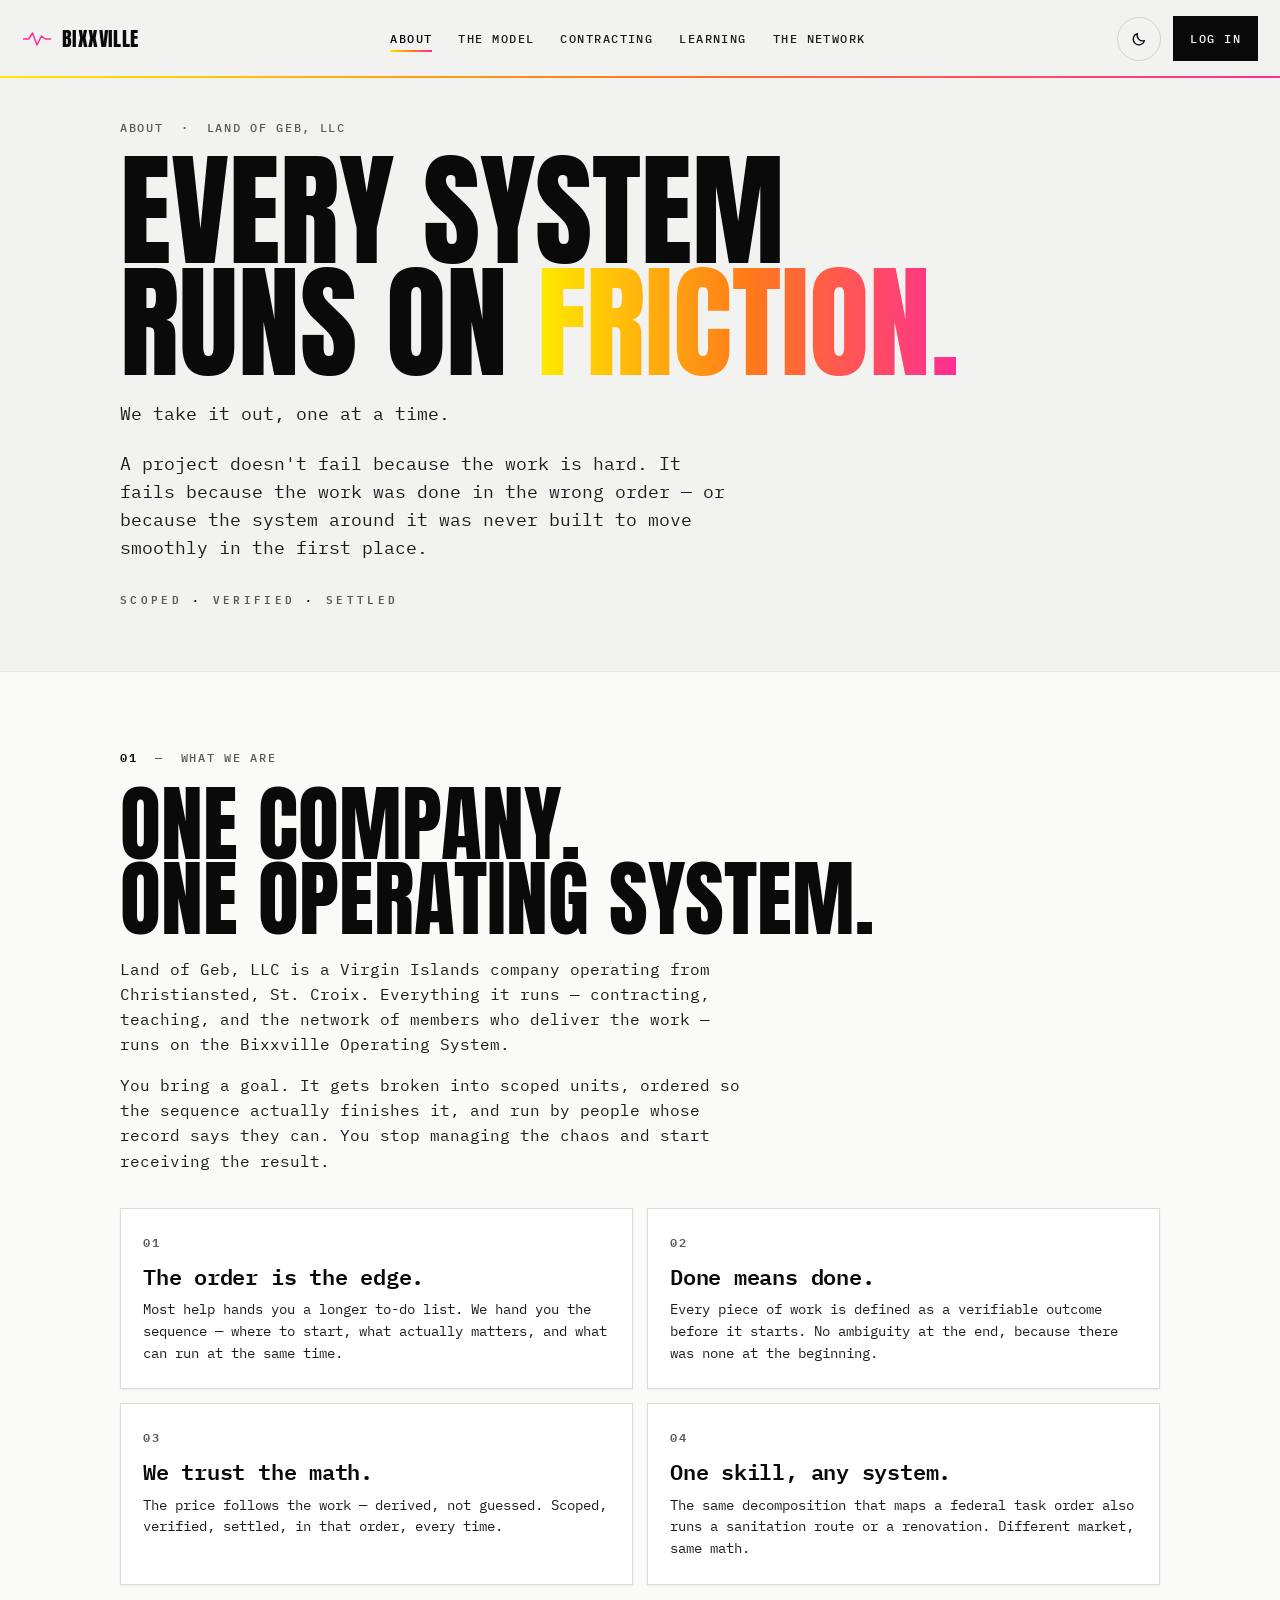
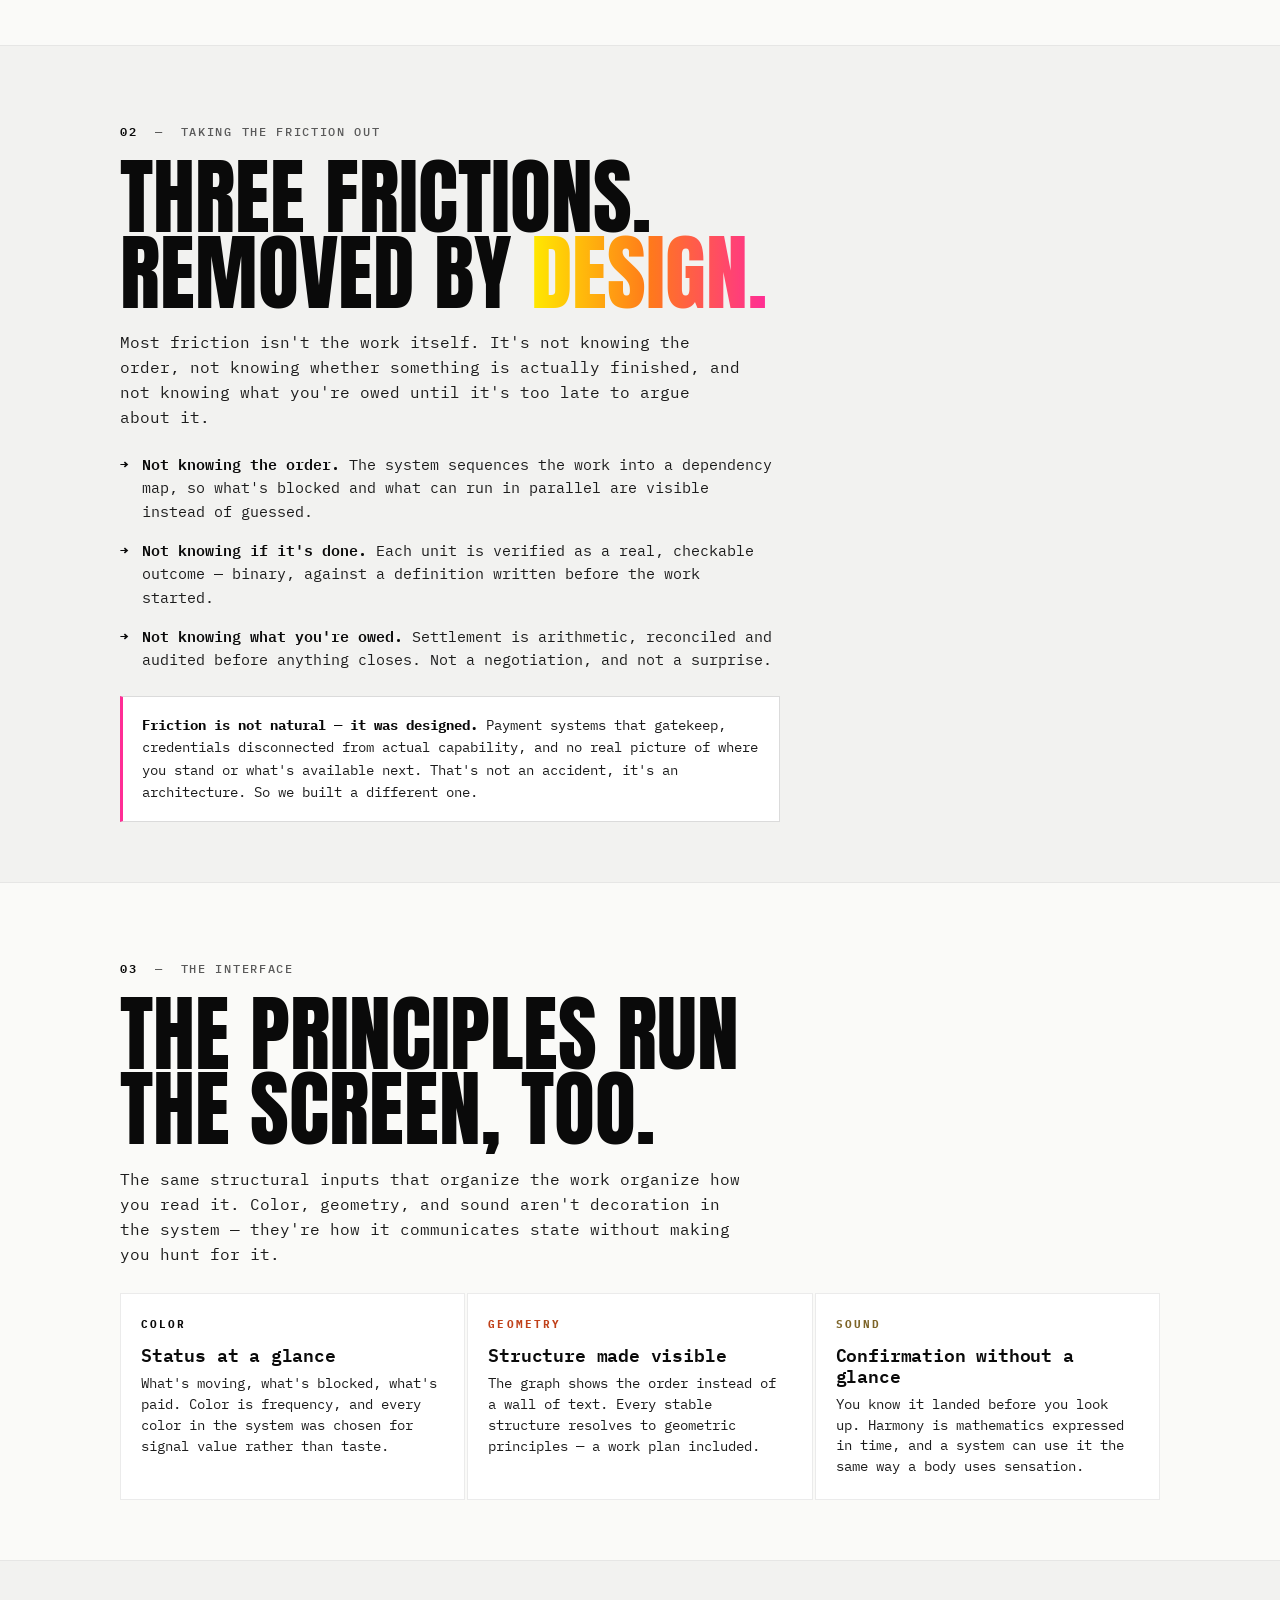
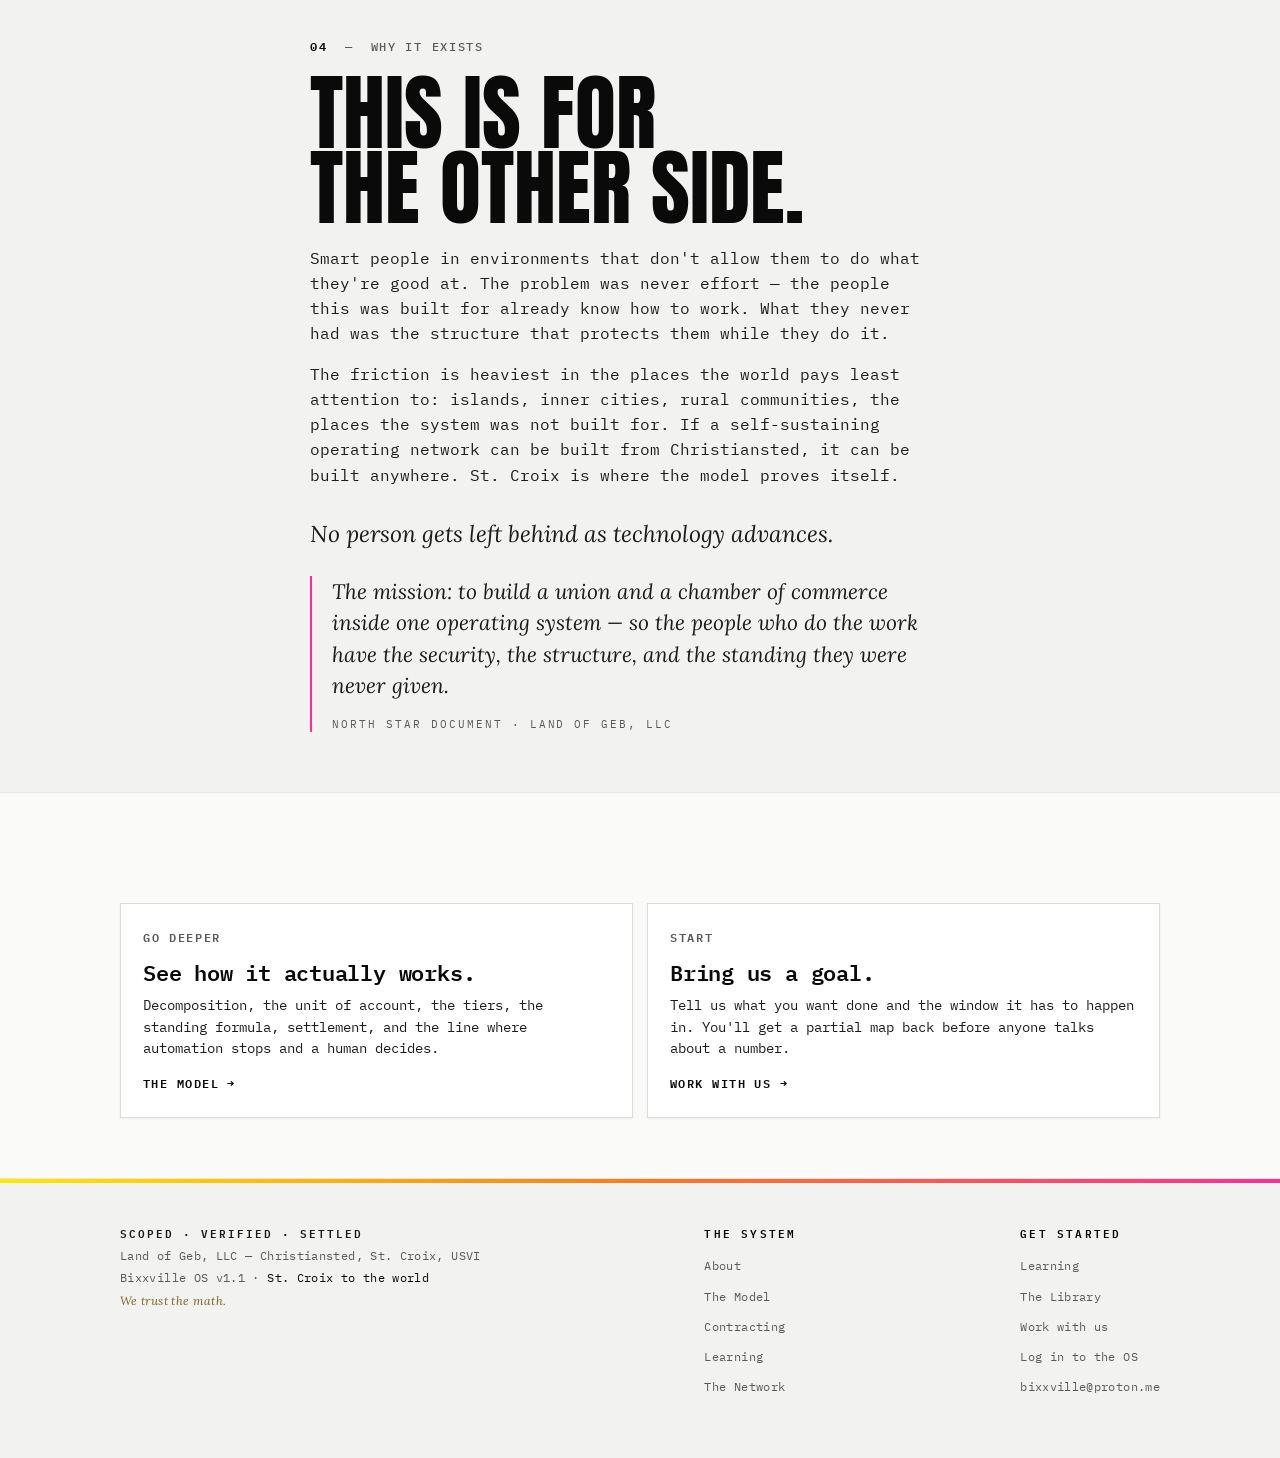
==== commit f6fde491: "Review draft: restyle to the Land of Geb / OS look (Anton, IBM Plex Mono, ink and neon); three secto" ====
--- a/about.html
+++ b/about.html
@@ -7,7 +7,7 @@
 <meta name="description" content="Land of Geb, LLC runs on the Bixxville Operating System. A project doesn't fail because the work is hard — it fails because the work was done in the wrong order.">
 <link rel="preconnect" href="https://fonts.googleapis.com">
 <link rel="preconnect" href="https://fonts.gstatic.com" crossorigin>
-<link href="https://fonts.googleapis.com/css2?family=Poppins:wght@300;400;500;600;700&family=Lora:ital,wght@0,400;0,500;1,400&display=swap" rel="stylesheet">
+<link href="https://fonts.googleapis.com/css2?family=Anton&family=IBM+Plex+Mono:wght@300;400;500;600;700&family=Lora:ital,wght@0,400;0,500;1,400&display=swap" rel="stylesheet">
 <link rel="stylesheet" href="bixx.css">
 <script>(function(){try{var t=localStorage.getItem('bx-theme');if(t)document.documentElement.setAttribute('data-theme',t)}catch(e){}})();</script>
 
--- a/bixx.css
+++ b/bixx.css
@@ -1,5 +1,6 @@
-/* Shared tokens: dark values match tokens.css (landofgeb.net). Light values were aligned to the
-   landofgeb.net light theme on 23 Oct 2026 (review draft); see Brand-Review 02-TOKENS.md.
+/* Shared tokens with landofgeb.net and the OS (tokens.css): same neutrals, the same Land of Geb
+   neon, the same typefaces (Anton, IBM Plex Mono). Restyled 23 Oct 2026 (review draft).
+   The token names below are older than the restyle: --green is now the ACCENT (ink), not green.
    ==========================================================================
    BIXXVILLE — shared design system
    Land of Geb, LLC · Christiansted, St. Croix · USVI
@@ -20,19 +21,19 @@
   --soft:#CDCFD3;           /* body text */
   --grey:#A6ADB4;           /* muted, labels, captions */
 
-  /* accents */
-  --green:#8CF060;
+  /* accents: the Land of Geb look is ink plus the neon gradient */
+  --green:#F4F5F7;
   --orange:#F45E26;
   --gold:#AA8C4E;
-  --rail:#2C482A;
+  --rail:#262626;
 
   /* derived — flip with the theme */
-  --on-green:#08110C;                     /* text sitting on a green fill */
-  --green-tint:rgba(140,240,96,.04);
-  --green-tint-2:rgba(140,240,96,.06);
-  --green-edge:rgba(140,240,96,.40);
-  --green-edge-soft:rgba(140,240,96,.20);
-  --green-edge-strong:rgba(140,240,96,.55);
+  --on-green:#0A0B0C;                     /* text sitting on an accent fill */
+  --green-tint:rgba(255,45,149,.06);
+  --green-tint-2:rgba(255,45,149,.09);
+  --green-edge:rgba(244,245,247,.40);
+  --green-edge-soft:rgba(244,245,247,.20);
+  --green-edge-strong:#F4F5F7;
   --gold-edge:rgba(170,140,78,.40);
   --line:rgba(244,245,247,.12);           /* visible divider */
   --line2:rgba(244,245,247,.07);          /* faint divider */
@@ -44,7 +45,9 @@
   --sun:block;                            /* which toggle icon shows */
   --moon:none;
 
-  --mono:'Poppins',sans-serif;
+  --mono:'IBM Plex Mono',ui-monospace,Menlo,monospace;
+  --display:'Anton','Impact','Arial Narrow',sans-serif;
+  --neon:linear-gradient(90deg,#FFEA00 0%,#FF7A1A 50%,#FF2D95 100%);
   --nav-h:64px;
 }
 
@@ -59,17 +62,17 @@
     --soft:#1C1C1C;
     --grey:#5A5A5A;
 
-    --green:#2A7314;
+    --green:#0A0A0A;
     --orange:#C0411A;
     --gold:#7D6428;
-    --rail:#C7D3C2;
-
-    --on-green:#FFFFFF;
-    --green-tint:rgba(42,115,20,.05);
-    --green-tint-2:rgba(42,115,20,.09);
-    --green-edge:rgba(42,115,20,.34);
-    --green-edge-soft:rgba(42,115,20,.17);
-    --green-edge-strong:rgba(42,115,20,.45);
+    --rail:#DCDCD8;
+
+    --on-green:#F2F2F0;
+    --green-tint:rgba(255,45,149,.05);
+    --green-tint-2:rgba(255,45,149,.08);
+    --green-edge:rgba(10,10,10,.45);
+    --green-edge-soft:rgba(10,10,10,.18);
+    --green-edge-strong:#0A0A0A;
     --gold-edge:rgba(125,100,40,.38);
     --line:rgba(10,10,10,.14);
     --line2:rgba(10,10,10,.08);
@@ -93,17 +96,17 @@
   --soft:#1C1C1C;
   --grey:#5A5A5A;
 
-  --green:#2A7314;
+  --green:#0A0A0A;
   --orange:#C0411A;
   --gold:#7D6428;
-  --rail:#C7D3C2;
-
-  --on-green:#FFFFFF;
-  --green-tint:rgba(42,115,20,.05);
-  --green-tint-2:rgba(42,115,20,.09);
-  --green-edge:rgba(42,115,20,.34);
-  --green-edge-soft:rgba(42,115,20,.17);
-  --green-edge-strong:rgba(42,115,20,.45);
+  --rail:#DCDCD8;
+
+  --on-green:#F2F2F0;
+  --green-tint:rgba(255,45,149,.05);
+  --green-tint-2:rgba(255,45,149,.08);
+  --green-edge:rgba(10,10,10,.45);
+  --green-edge-soft:rgba(10,10,10,.18);
+  --green-edge-strong:#0A0A0A;
   --gold-edge:rgba(125,100,40,.38);
   --line:rgba(10,10,10,.14);
   --line2:rgba(10,10,10,.08);
@@ -371,6 +374,63 @@
 .themetog .i-sun{display:var(--sun)}
 .themetog .i-moon{display:var(--moon)}
 
+/* ══ The Land of Geb / OS look ═══════════════════════════════════════════
+   Same type, neon and square edges as landofgeb.net and the OS. */
+body{font-family:var(--mono); font-size:15px; line-height:1.6}
+::selection{background:#FF2D95; color:#0A0A0A}
+h1,h2{font-family:var(--display); font-weight:400; text-transform:uppercase; letter-spacing:0; line-height:.9}
+h1{font-size:clamp(52px,10.5vw,124px)}
+h2{font-size:clamp(40px,7vw,84px)}
+h3{font-family:var(--mono); font-weight:600; letter-spacing:-.01em}
+.g{background:var(--neon); -webkit-background-clip:text; background-clip:text; color:transparent}
+h3 .g,p .g,.body .g,.lead .g{background:none; color:var(--white); text-decoration:underline; text-decoration-color:#FF2D95; text-decoration-thickness:3px; -webkit-text-fill-color:currentColor}
+.eyebrow{font-family:var(--mono); font-size:12px; letter-spacing:.14em}
+.eyebrow .n{color:var(--white); font-weight:600}
+.lead{font-size:clamp(15px,3.9vw,18px)}
+.body{font-size:clamp(14px,3.6vw,15.5px)}
+nav{border-bottom:1px solid var(--line)}
+nav::after{content:''; position:absolute; left:0; right:0; bottom:-1px; height:2px; background:var(--neon)}
+.brand b{font-family:var(--display); font-weight:400; font-size:20px; letter-spacing:.02em; text-transform:uppercase}
+.glyph polyline{stroke:#FF2D95}
+.navlinks a{font-family:var(--mono); font-size:12px; letter-spacing:.12em; text-transform:uppercase; position:relative; padding:4px 0}
+.navlinks a::after{content:''; position:absolute; left:0; right:100%; bottom:0; height:2px; background:var(--neon); transition:right .3s}
+.navlinks a:hover::after,.navlinks a.on::after{right:0}
+.navlinks a.on{color:var(--white)}
+.pill{border-radius:0; background:var(--white); color:var(--black); border:1px solid var(--white); font-family:var(--mono); font-size:12px; font-weight:500; letter-spacing:.12em; text-transform:uppercase; padding:12px 16px}
+.pill:hover{background:var(--white); color:var(--black); box-shadow:3px 3px 0 #FF2D95,6px 6px 0 #FFEA00}
+.themetog{width:44px; height:44px; color:var(--white); border-color:var(--line)}
+.themetog:hover{color:var(--white); border-color:var(--white)}
+.themetog:focus-visible{outline-color:#FF2D95}
+.menu a{font-family:var(--display); font-weight:400; text-transform:uppercase; letter-spacing:0; font-size:clamp(36px,9vw,72px); line-height:1.05}
+.menu a:hover,.menu a.on{background:var(--neon); -webkit-background-clip:text; background-clip:text; color:transparent}
+.menu .mfoot span{color:var(--white)}
+.spine span{color:var(--white)}
+.card,.stat,.tblwrap,.note,.formula,.ctabox{border-radius:0}
+.card{position:relative; overflow:hidden}
+.card .ck{font-size:12px; letter-spacing:.14em; color:var(--grey)}
+.card h3{font-size:clamp(18px,3vw,22px)}
+a.card::before{content:''; position:absolute; left:0; right:0; top:0; height:3px; background:var(--neon); opacity:0; transition:opacity .25s}
+a.card:hover{border-color:var(--white); background:var(--panel)}
+a.card:hover::before{opacity:1}
+a.card .arr{color:var(--white); font-family:var(--mono); font-size:12px; letter-spacing:.12em; text-transform:uppercase}
+.stat .sv{color:var(--white)}
+.biglink{border-radius:0; background:var(--white); color:var(--black); font-family:var(--mono); font-size:12.5px; font-weight:500; letter-spacing:.12em; text-transform:uppercase; transition:box-shadow .25s}
+.biglink:hover{filter:none; box-shadow:4px 4px 0 #FF2D95,8px 8px 0 #FFEA00}
+.biglink.ghost{border:1px solid var(--white)}
+.biglink.ghost:hover{color:var(--white); border-color:var(--white)}
+.ctabox{background:var(--panel); border-color:var(--line)}
+.serif,.quote{color:var(--soft)}
+.quote{border-left-color:#FF2D95}
+footer{border-top:none; position:relative}
+footer::before{content:''; position:absolute; left:0; right:0; top:0; height:4px; background:var(--neon)}
+footer b{font-family:var(--mono)}
+footer .sx{color:var(--white)}
+footer .fnav a:hover{color:var(--white); text-decoration:underline; text-decoration-color:#FF2D95}
+.note.good{border-left-color:#FF2D95}
+.tag.live{color:var(--white); border-color:var(--white); background:transparent}
+th{font-size:11px}
+td.num{color:var(--white)}
+
 /* ── print: always on white, whatever the theme ── */
 @media print{
   :root,:root[data-theme="dark"],:root:not([data-theme="light"]){
@@ -379,6 +439,8 @@
   }
   html,body{background:#FFFFFF !important;color:#000000 !important}
   nav,.menu,.themetog,.ham,.spine{display:none !important}
+  .g,.menu a{background:none !important;-webkit-text-fill-color:#000 !important;color:#000 !important}
+  footer::before,nav::after,a.card::before{display:none !important}
   *,*::before,*::after{box-shadow:none !important;text-shadow:none !important;animation:none !important;transition:none !important}
   .rv{opacity:1 !important;transform:none !important}
   a[href^="http"]::after{content:" (" attr(href) ")";font-size:.85em;word-break:break-all}
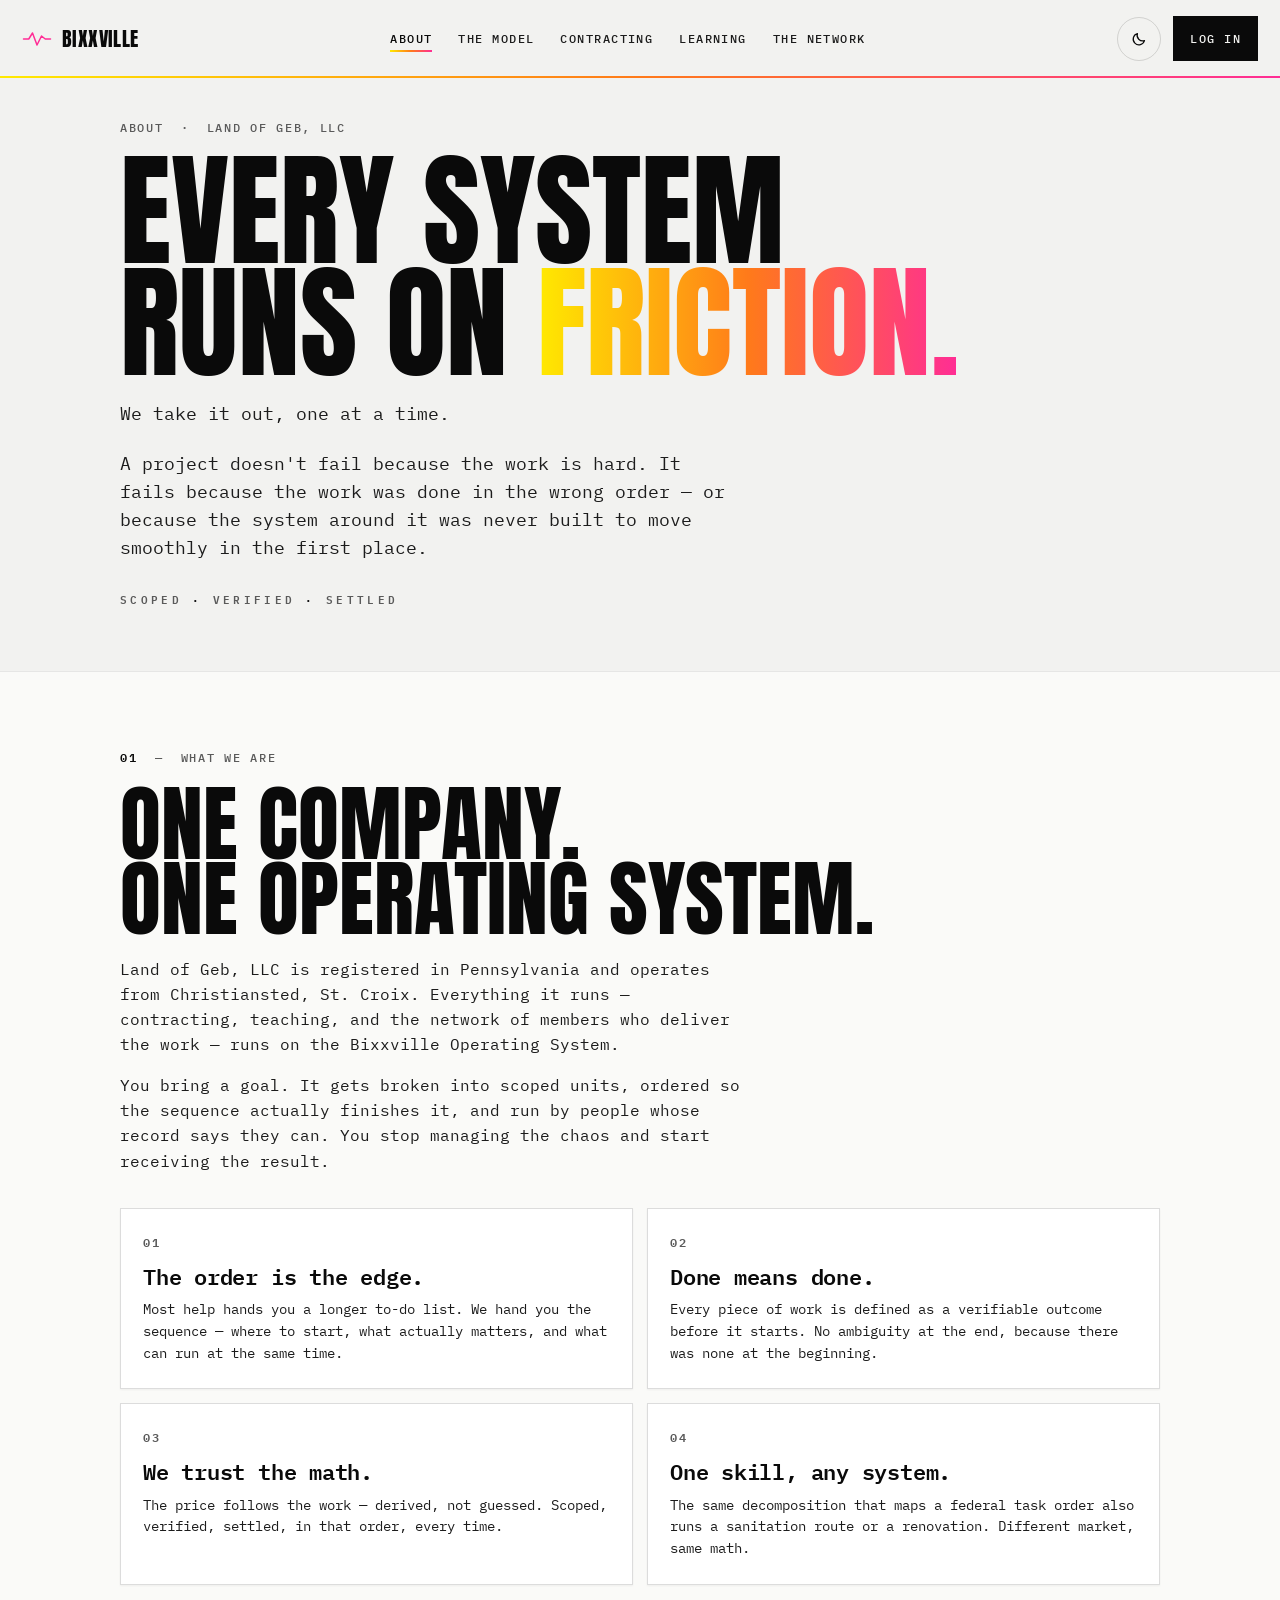
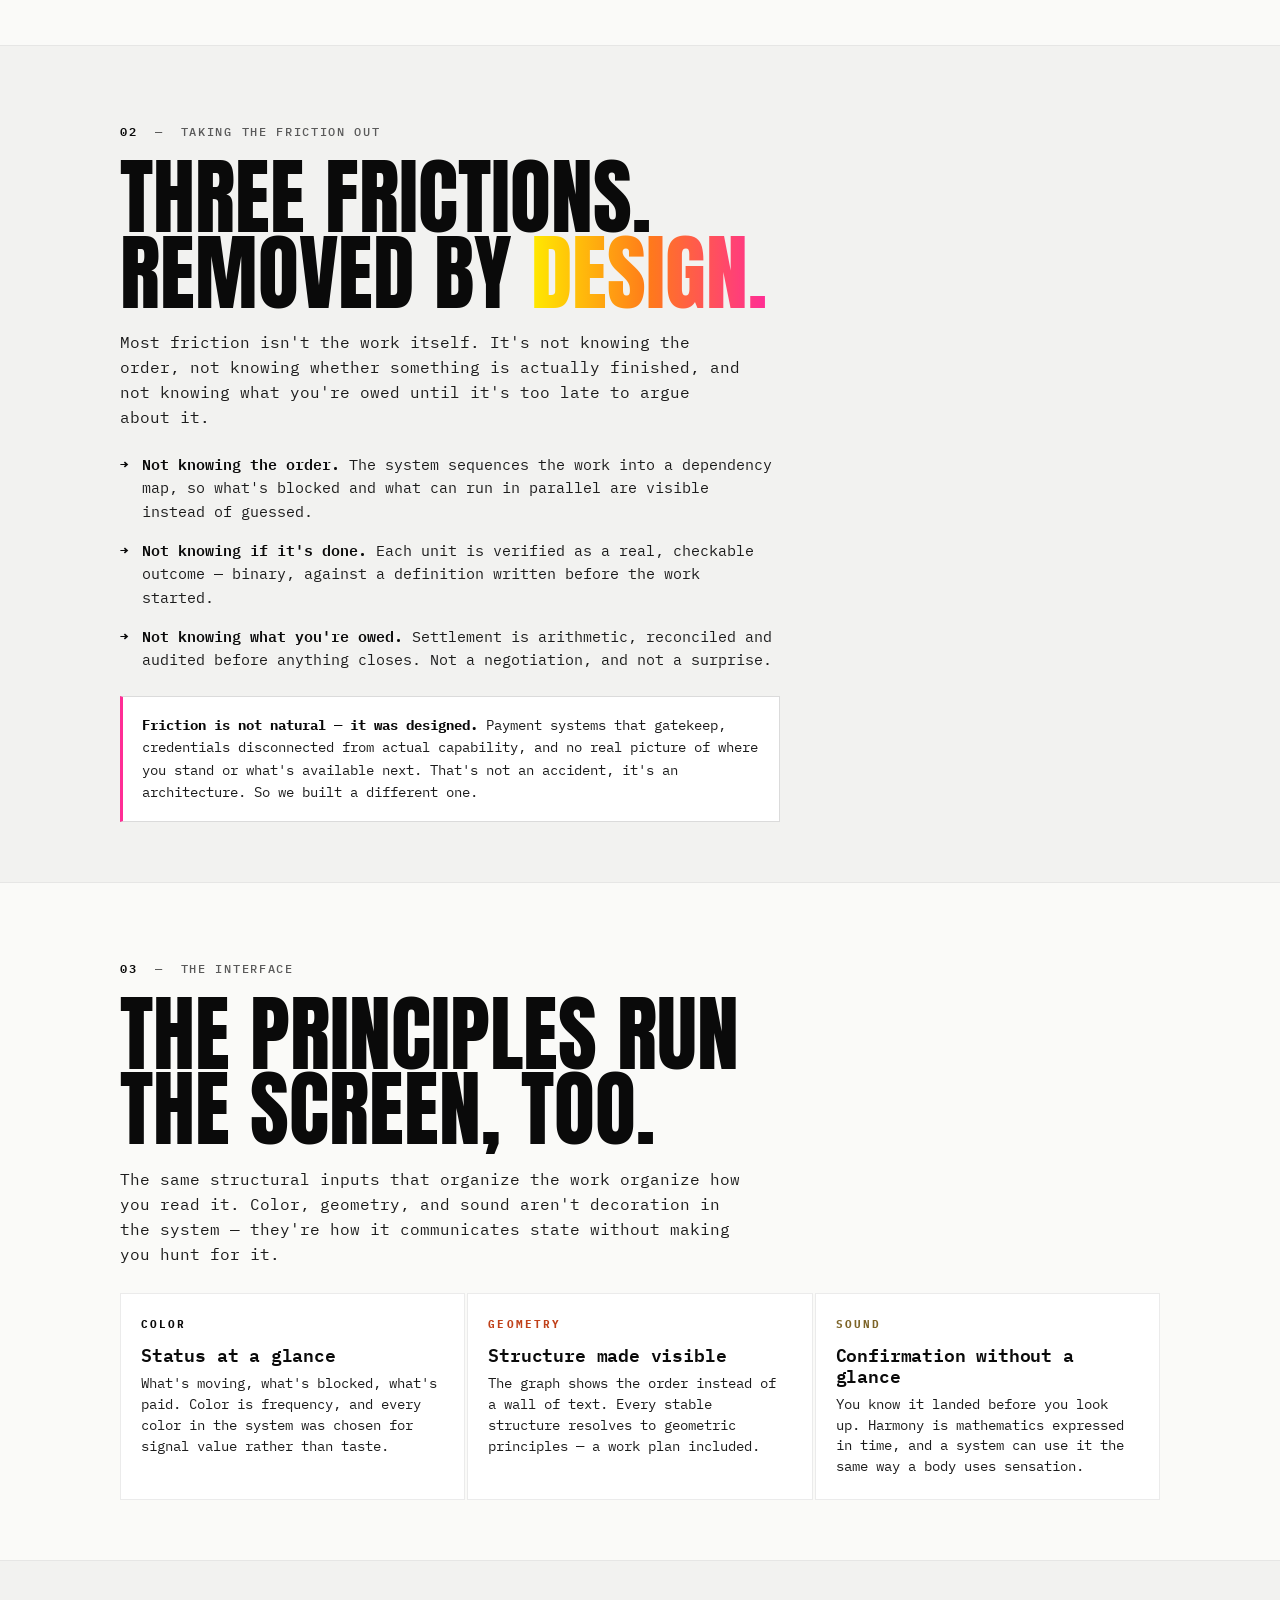
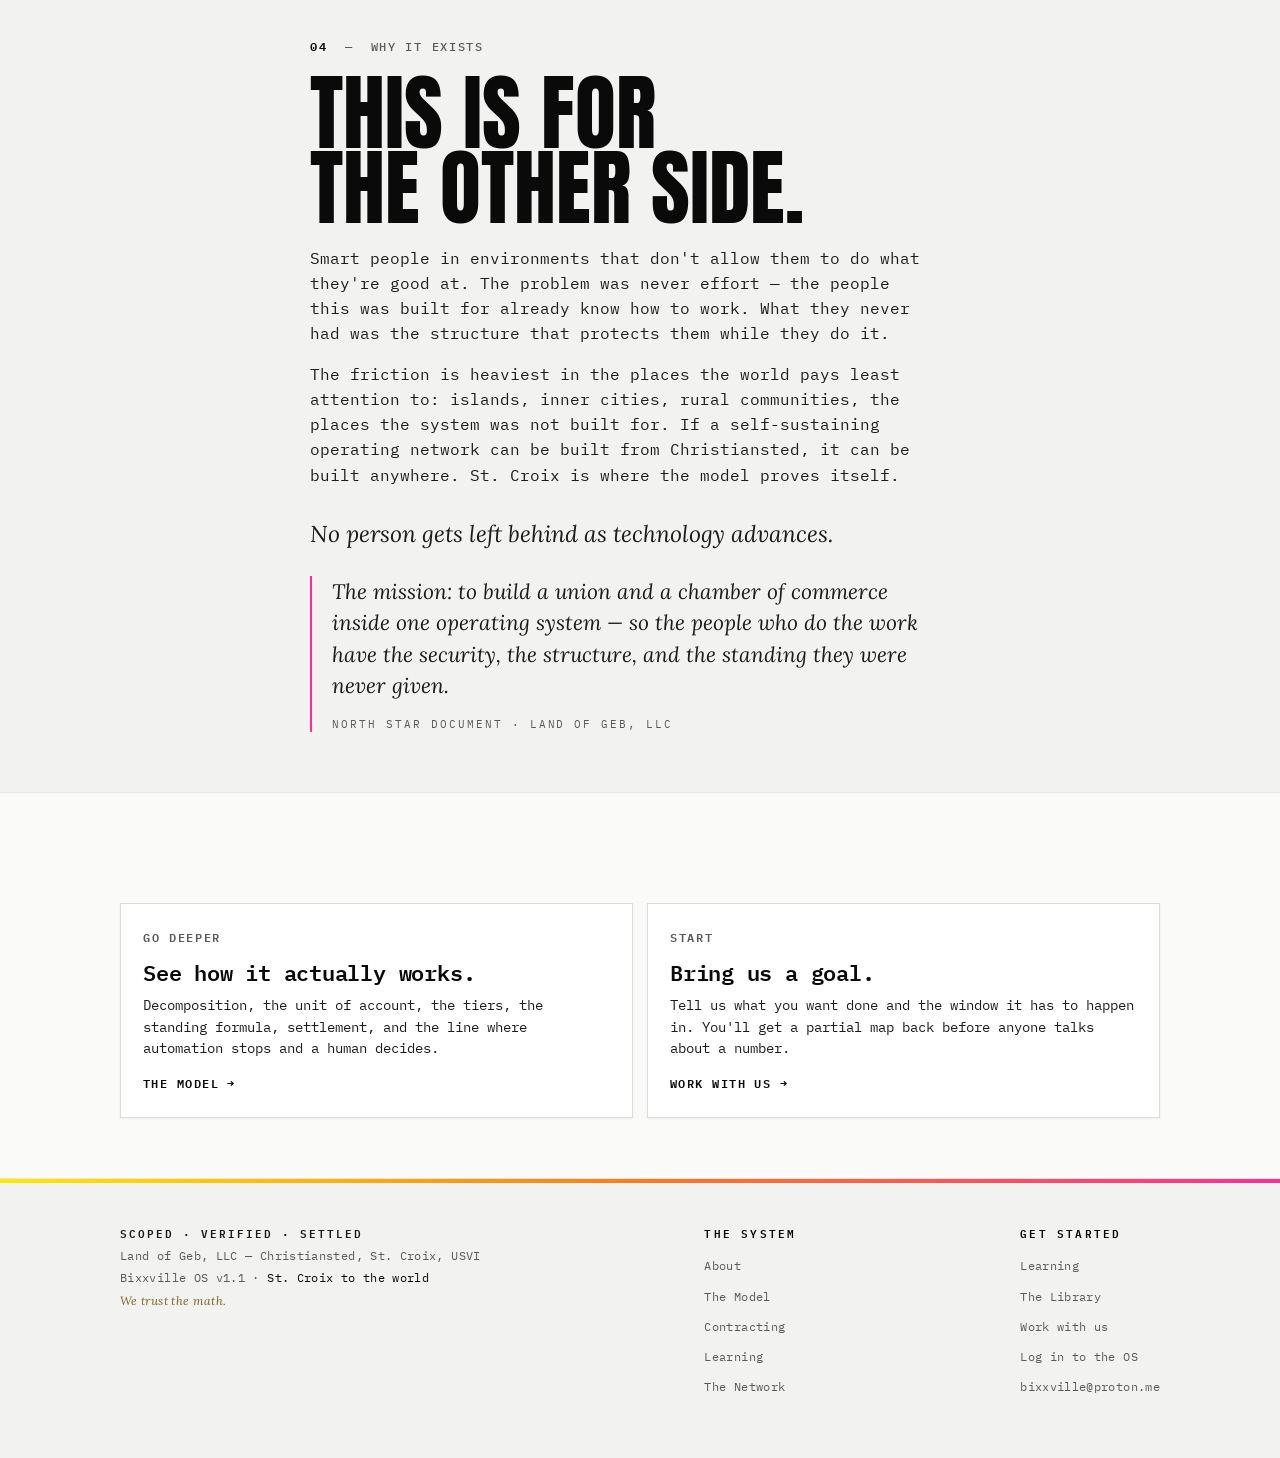
==== commit 75c4d752: "Remove the W-2 statements until confirmed; company registered in Pennsylvania; remove unconfirmed fe" ====
--- a/about.html
+++ b/about.html
@@ -78,7 +78,7 @@
     <div class="wrap">
       <div class="eyebrow rv"><span class="n">01</span> &nbsp;— &nbsp;What we are</div>
       <h2 class="rv d1">One company.<br>One operating system.</h2>
-      <p class="body rv d2">Land of Geb, LLC is a Virgin Islands company operating from Christiansted, St. Croix. Everything it runs — contracting, teaching, and the network of members who deliver the work — runs on the Bixxville Operating System.</p>
+      <p class="body rv d2">Land of Geb, LLC is registered in Pennsylvania and operates from Christiansted, St. Croix. Everything it runs — contracting, teaching, and the network of members who deliver the work — runs on the Bixxville Operating System.</p>
       <p class="body rv d3">You bring a goal. It gets broken into scoped units, ordered so the sequence actually finishes it, and run by people whose record says they can. You stop managing the chaos and start receiving the result.</p>
 
       <div class="grid g2">
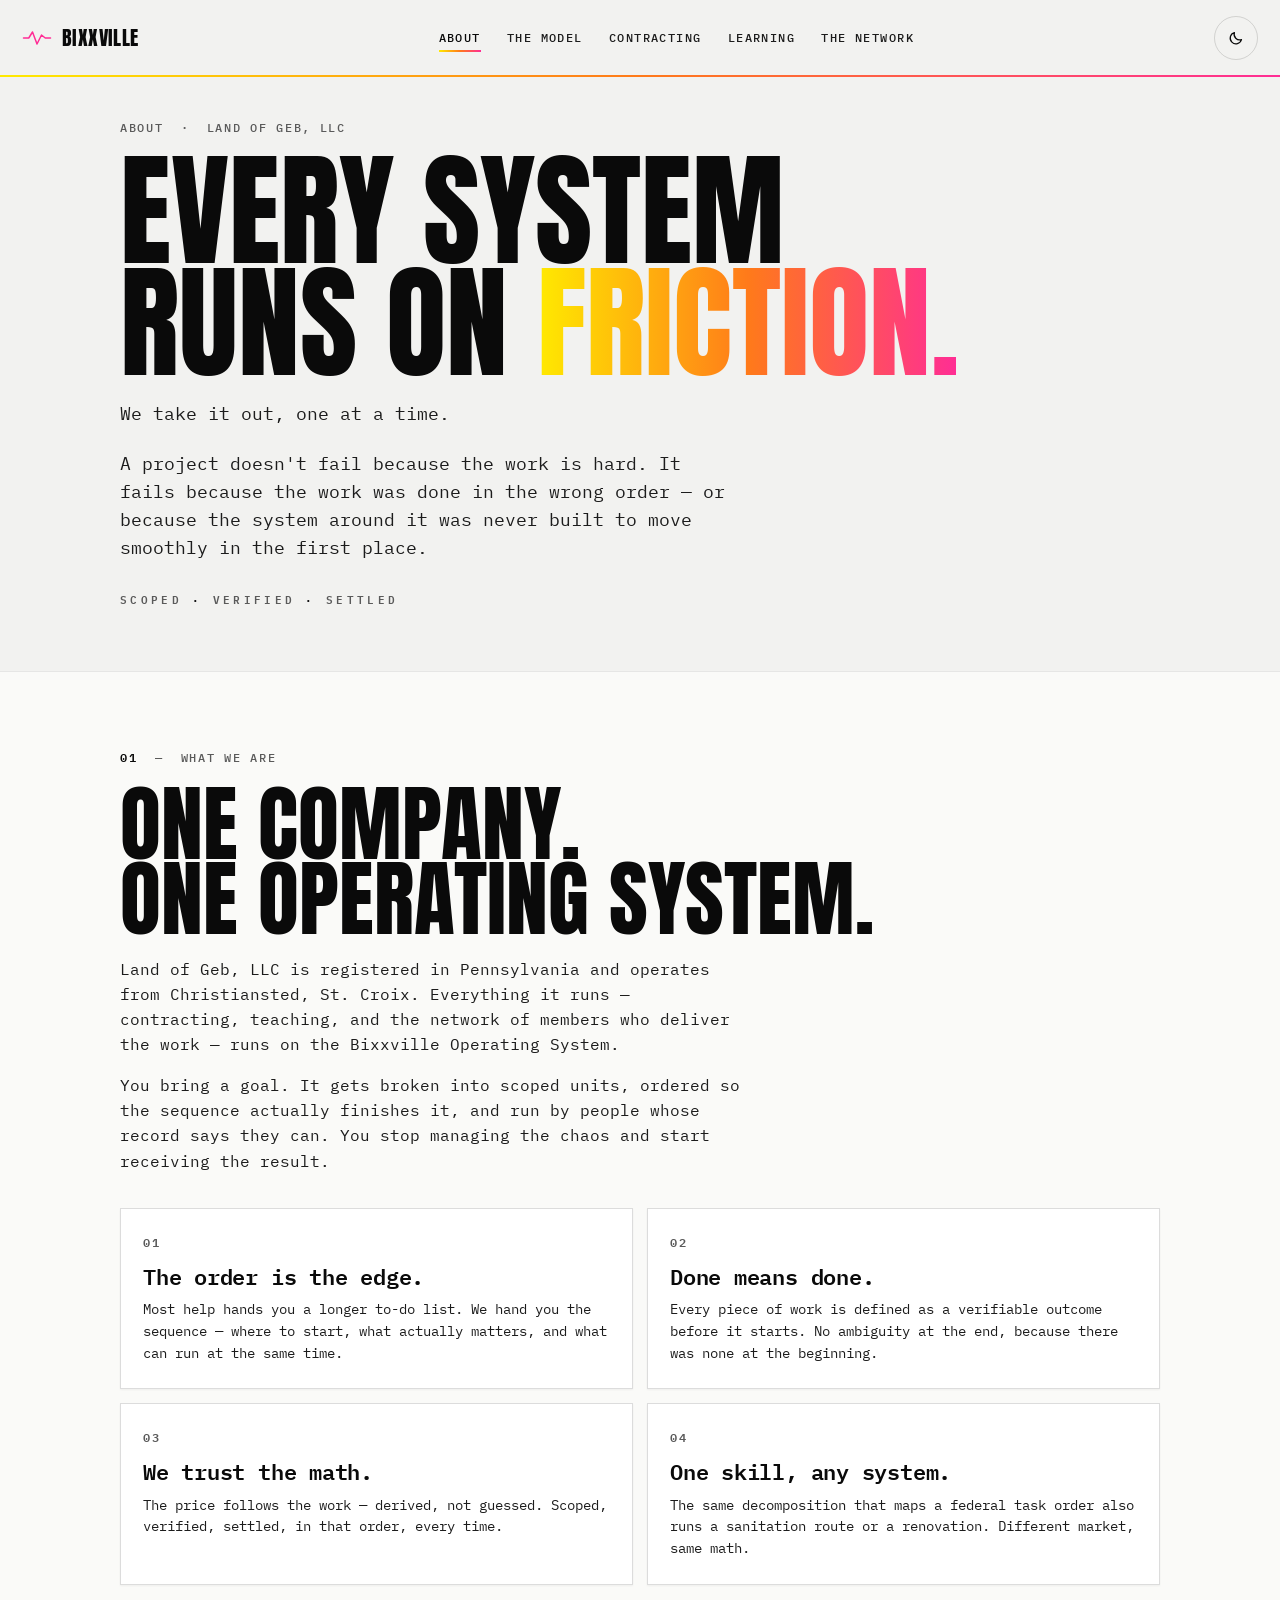
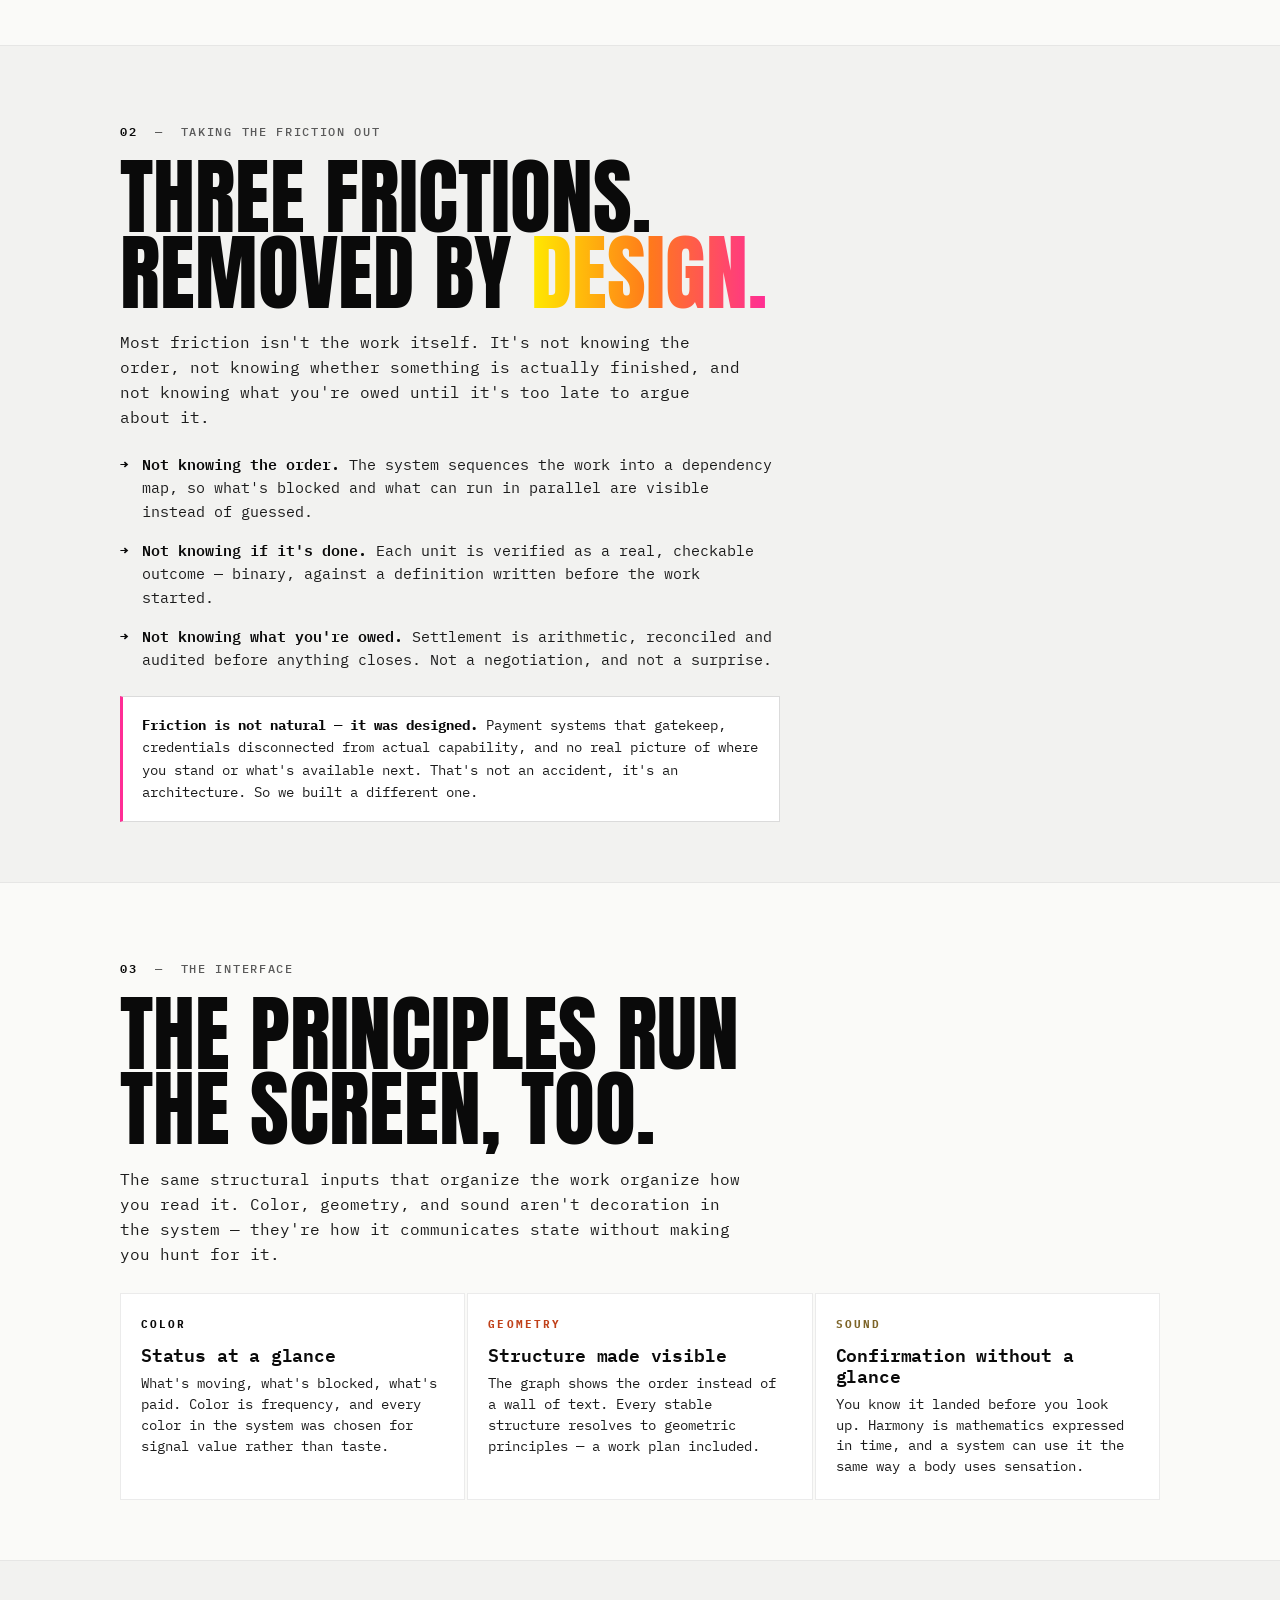
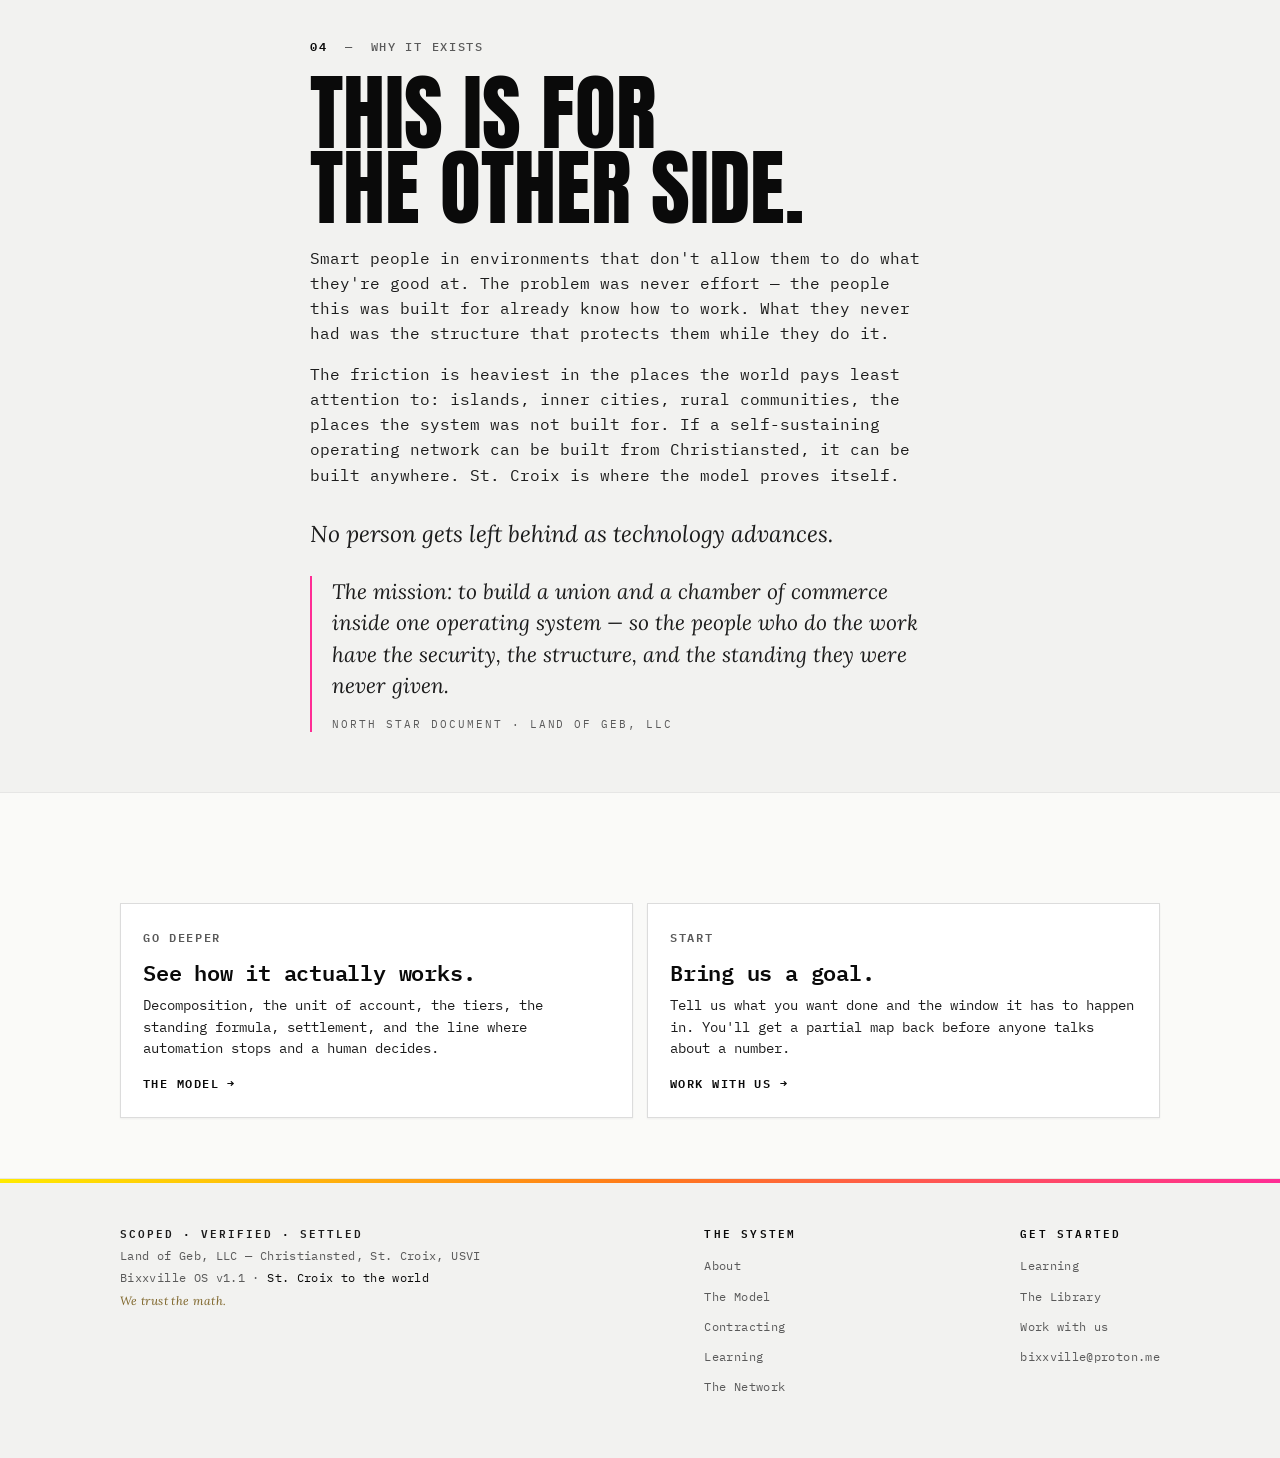
==== commit d51b7744: "No public login: remove every link to the OS sign-in, and the Library's member sign-in - Bar button," ====
--- a/about.html
+++ b/about.html
@@ -41,7 +41,6 @@
       <svg class="i-sun" viewBox="0 0 24 24" aria-hidden="true"><circle cx="12" cy="12" r="4.2"/><path d="M12 2.6v2.4M12 19v2.4M4.6 12H2.2M21.8 12h-2.4M6.5 6.5 4.8 4.8M19.2 19.2l-1.7-1.7M17.5 6.5l1.7-1.7M4.8 19.2l1.7-1.7"/></svg>
       <svg class="i-moon" viewBox="0 0 24 24" aria-hidden="true"><path d="M20.2 14.4A8.4 8.4 0 0 1 9.6 3.8a8.6 8.6 0 1 0 10.6 10.6z"/></svg>
     </button>
-    <a class="pill" href="https://ii00270.github.io/Bixxvillenode/" target="_blank" rel="noopener">Log in</a>
     <button class="ham" id="hamBtn" aria-label="Open menu"><span></span><span></span></button>
   </div>
 </nav>
@@ -56,7 +55,6 @@
   <a href="network.html"><span class="mi">05</span> The Network</a>
   <a href="library.html"><span class="mi">06</span> The Library</a>
   <a href="work.html"><span class="mi">07</span> Work with us</a>
-  <a href="https://ii00270.github.io/Bixxvillenode/" target="_blank" rel="noopener"><span class="mi">08</span> Log in</a>
   <div class="mfoot">SCOPED <span>·</span> VERIFIED <span>·</span> SETTLED<br>Land of Geb, LLC — Christiansted, St. Croix, USVI</div>
 </div>
 
@@ -207,7 +205,6 @@
       <a href="learning.html">Learning</a>
       <a href="library.html">The Library</a>
       <a href="work.html">Work with us</a>
-      <a href="https://ii00270.github.io/Bixxvillenode/" target="_blank" rel="noopener">Log in to the OS</a>
       <a href="mailto:bixxville@proton.me">bixxville@proton.me</a>
     </div>
   </div>
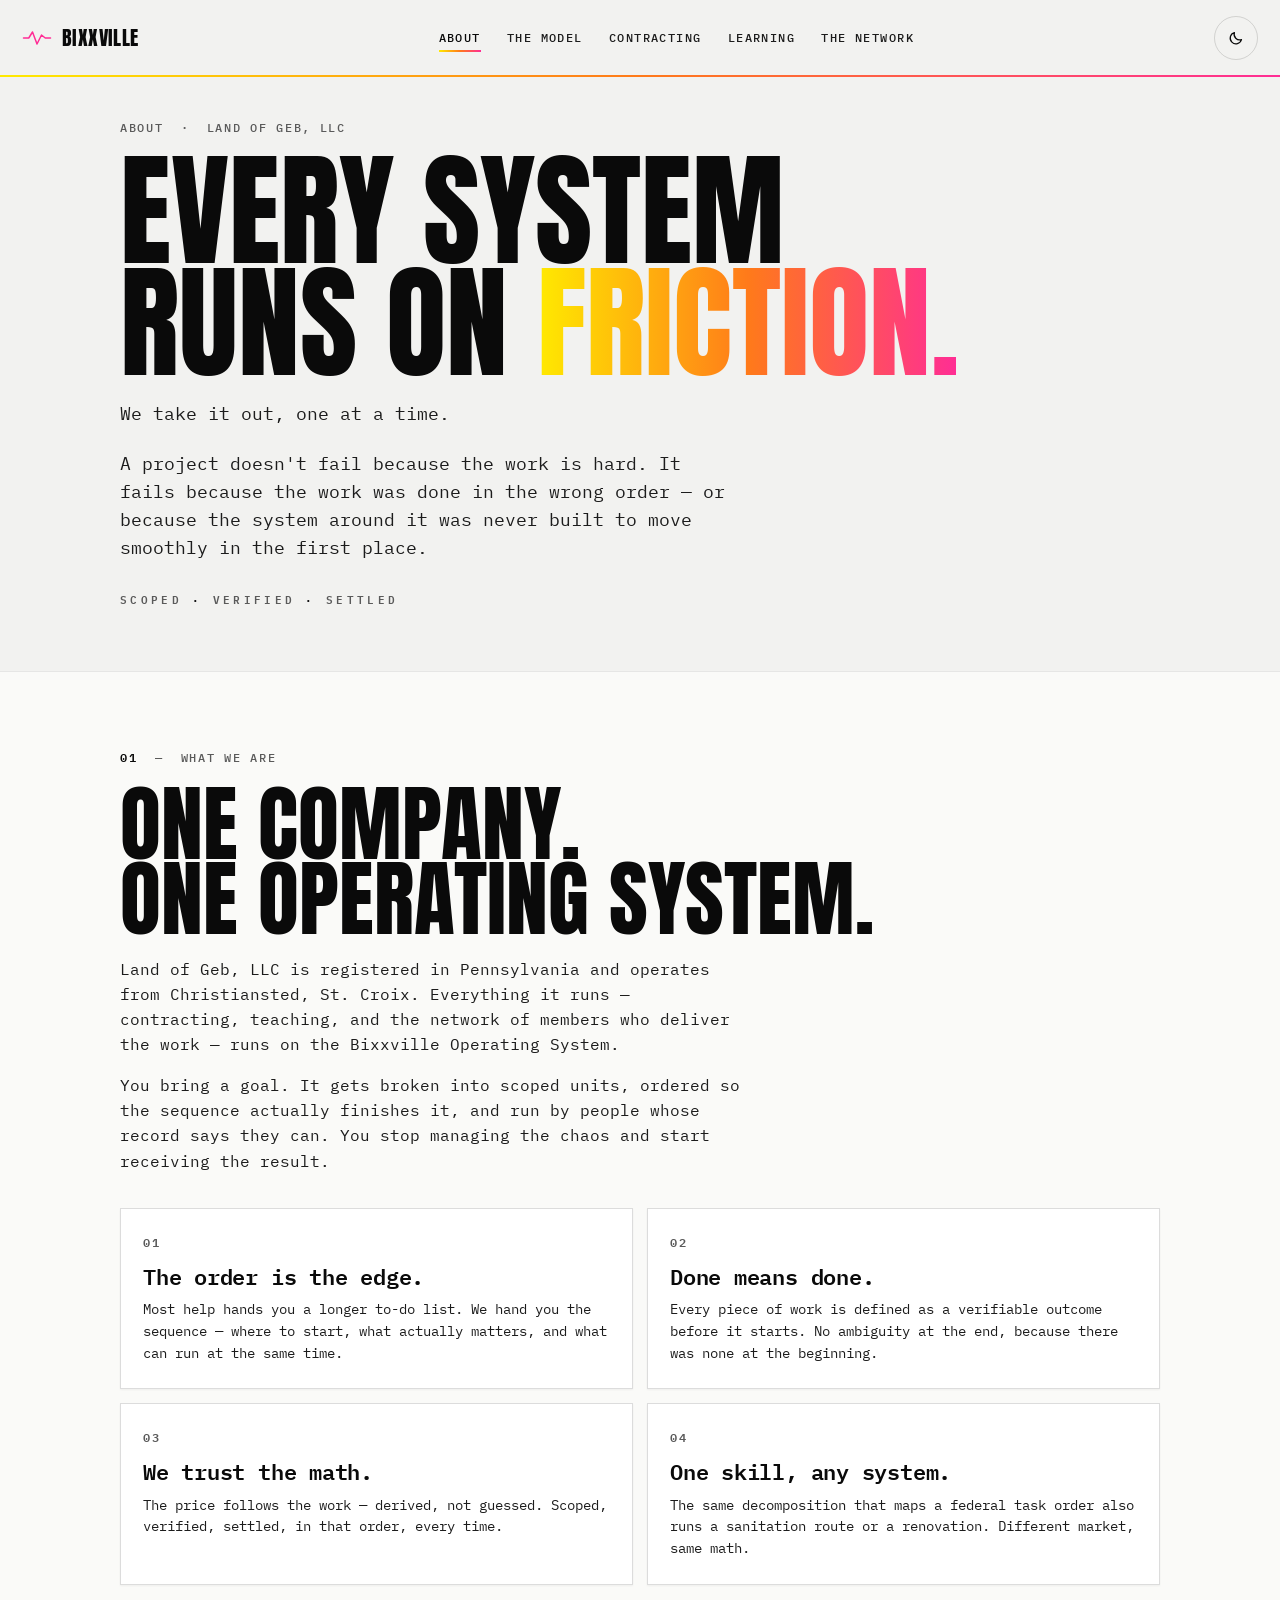
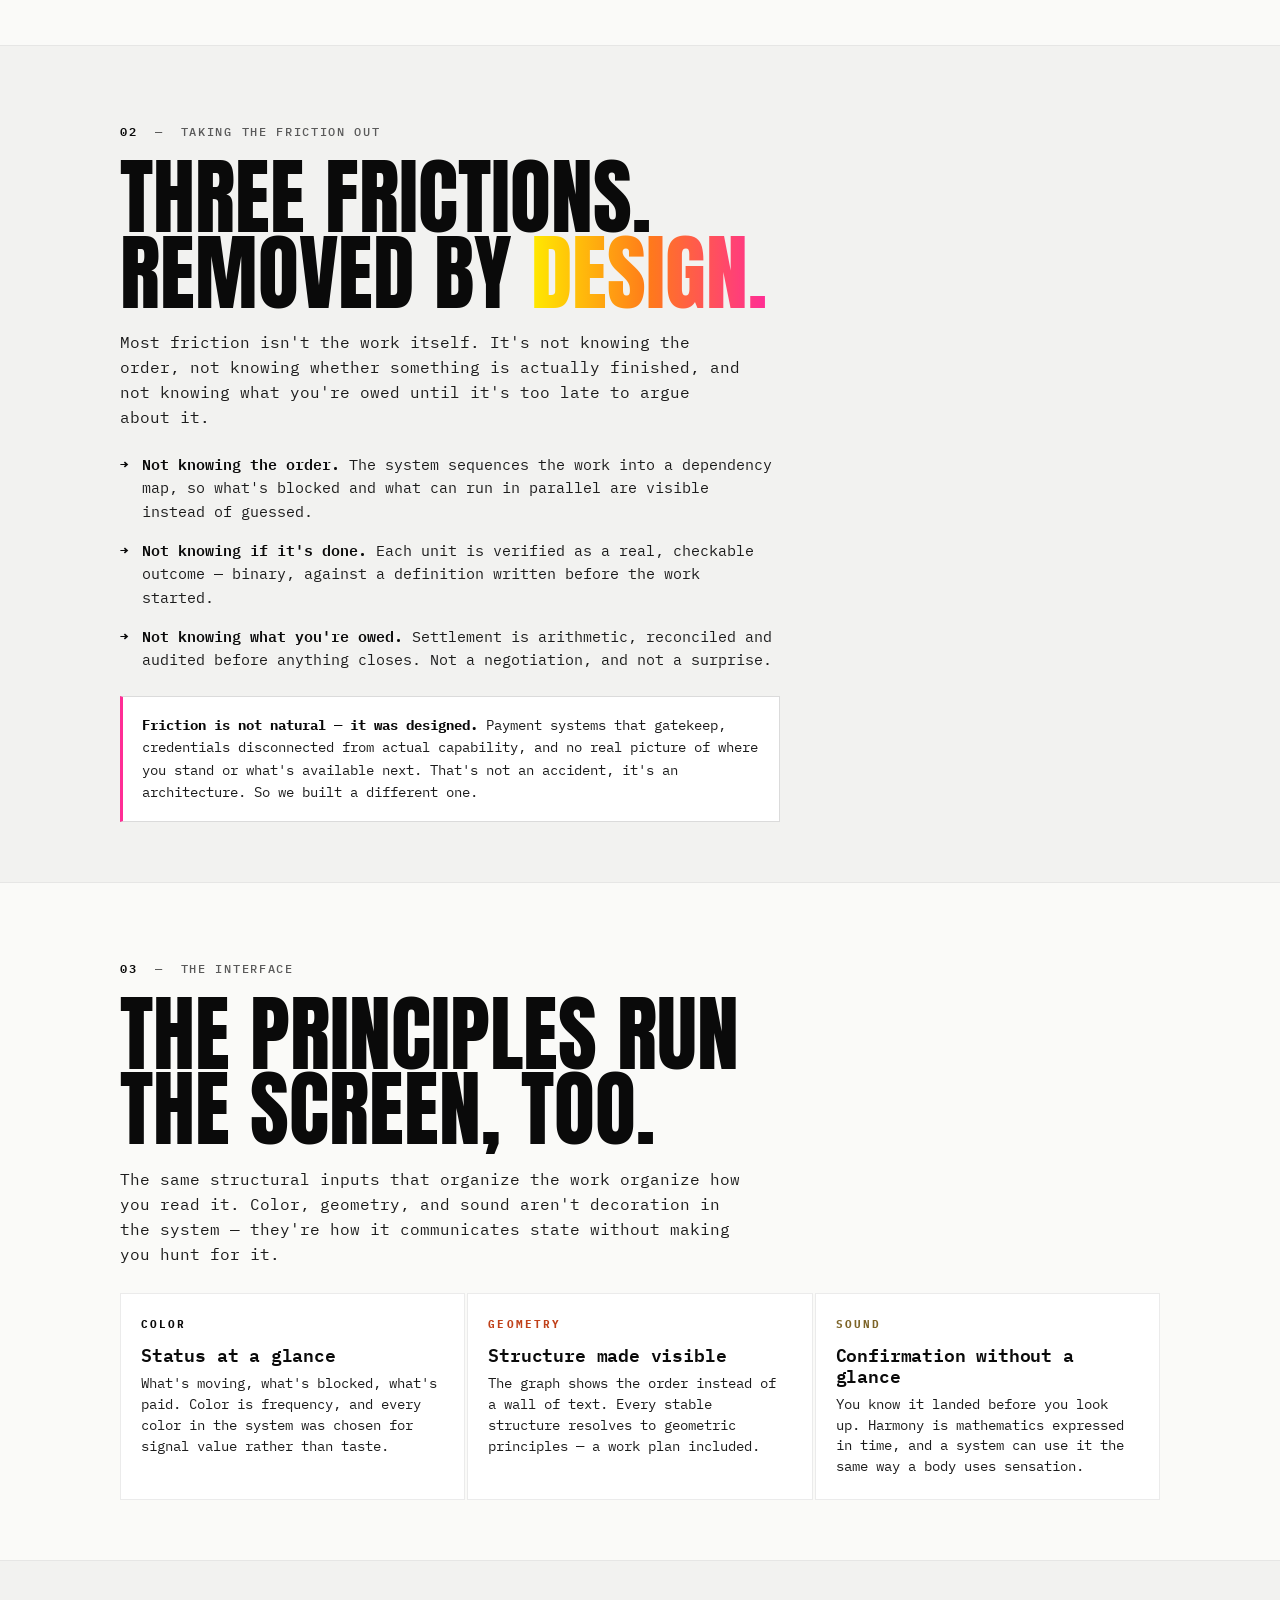
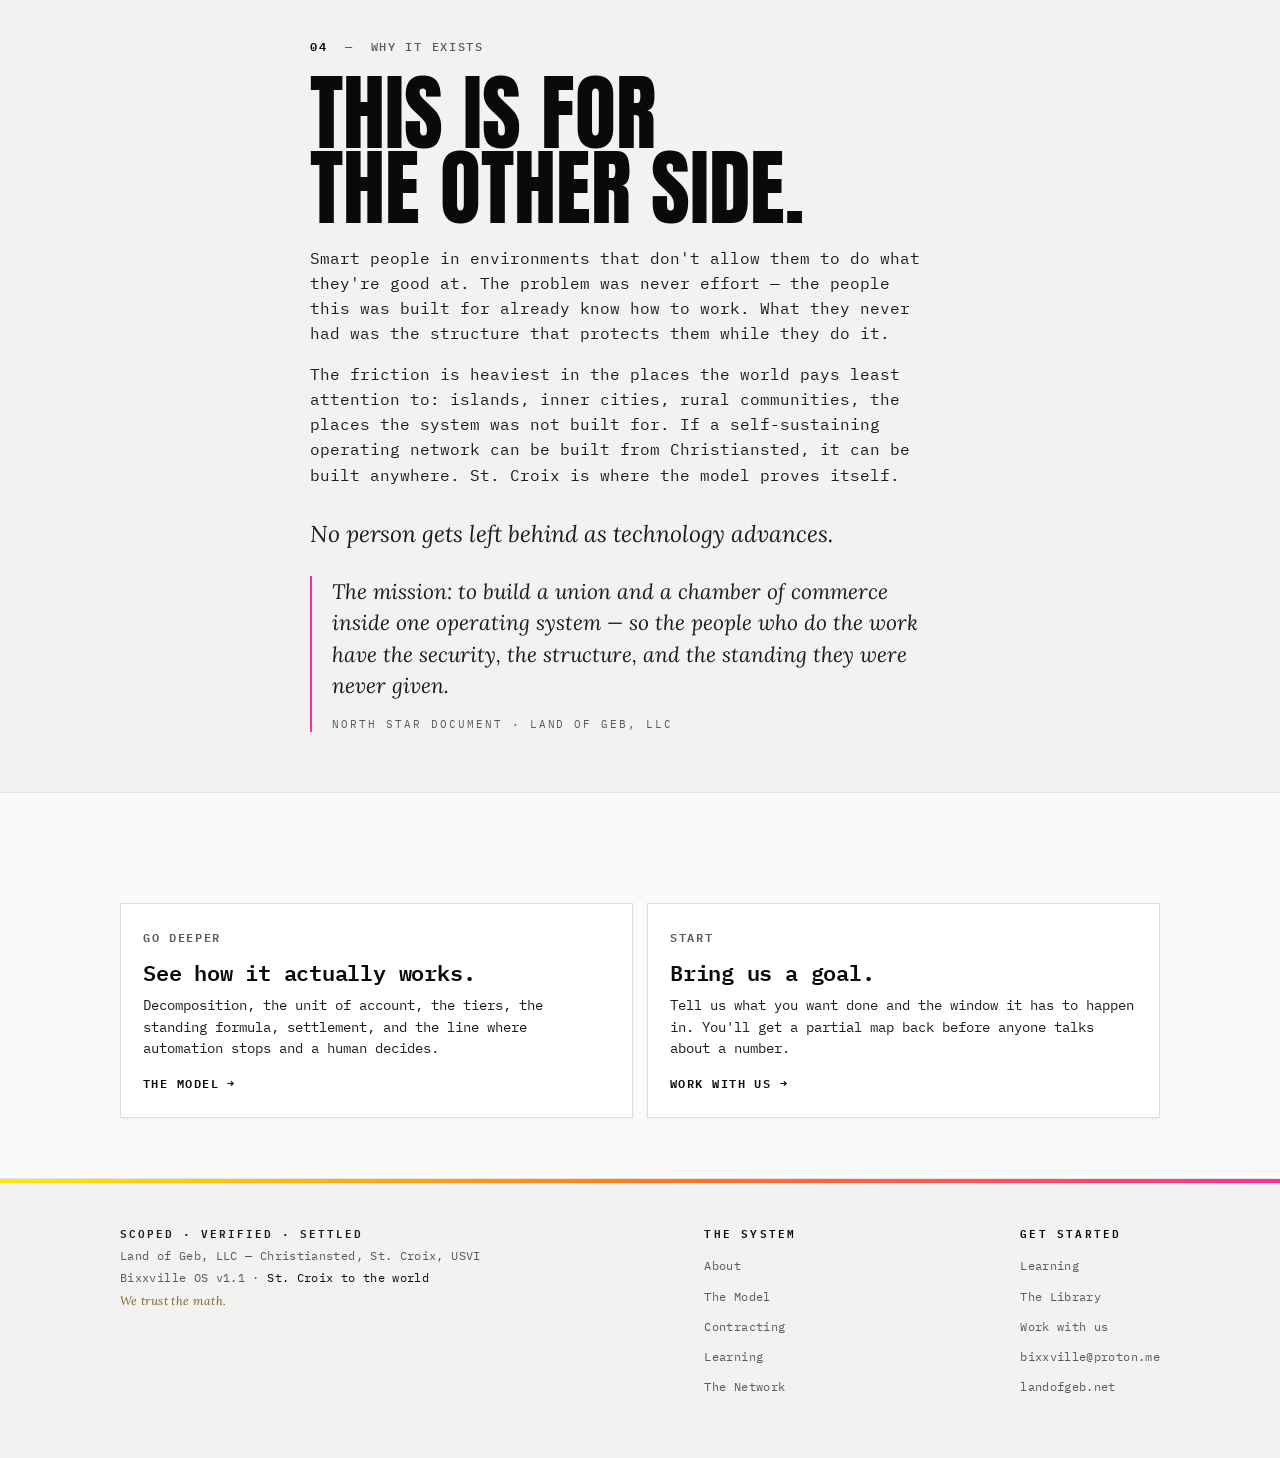
==== commit 3285c3fc: "Footer: link to landofgeb.net Co-Authored-By: Claude Opus 5.5 <noreply@anthropic.com>" ====
--- a/about.html
+++ b/about.html
@@ -206,6 +206,7 @@
       <a href="library.html">The Library</a>
       <a href="work.html">Work with us</a>
       <a href="mailto:bixxville@proton.me">bixxville@proton.me</a>
+      <a href="https://landofgeb.net">landofgeb.net</a>
     </div>
   </div>
 </footer>
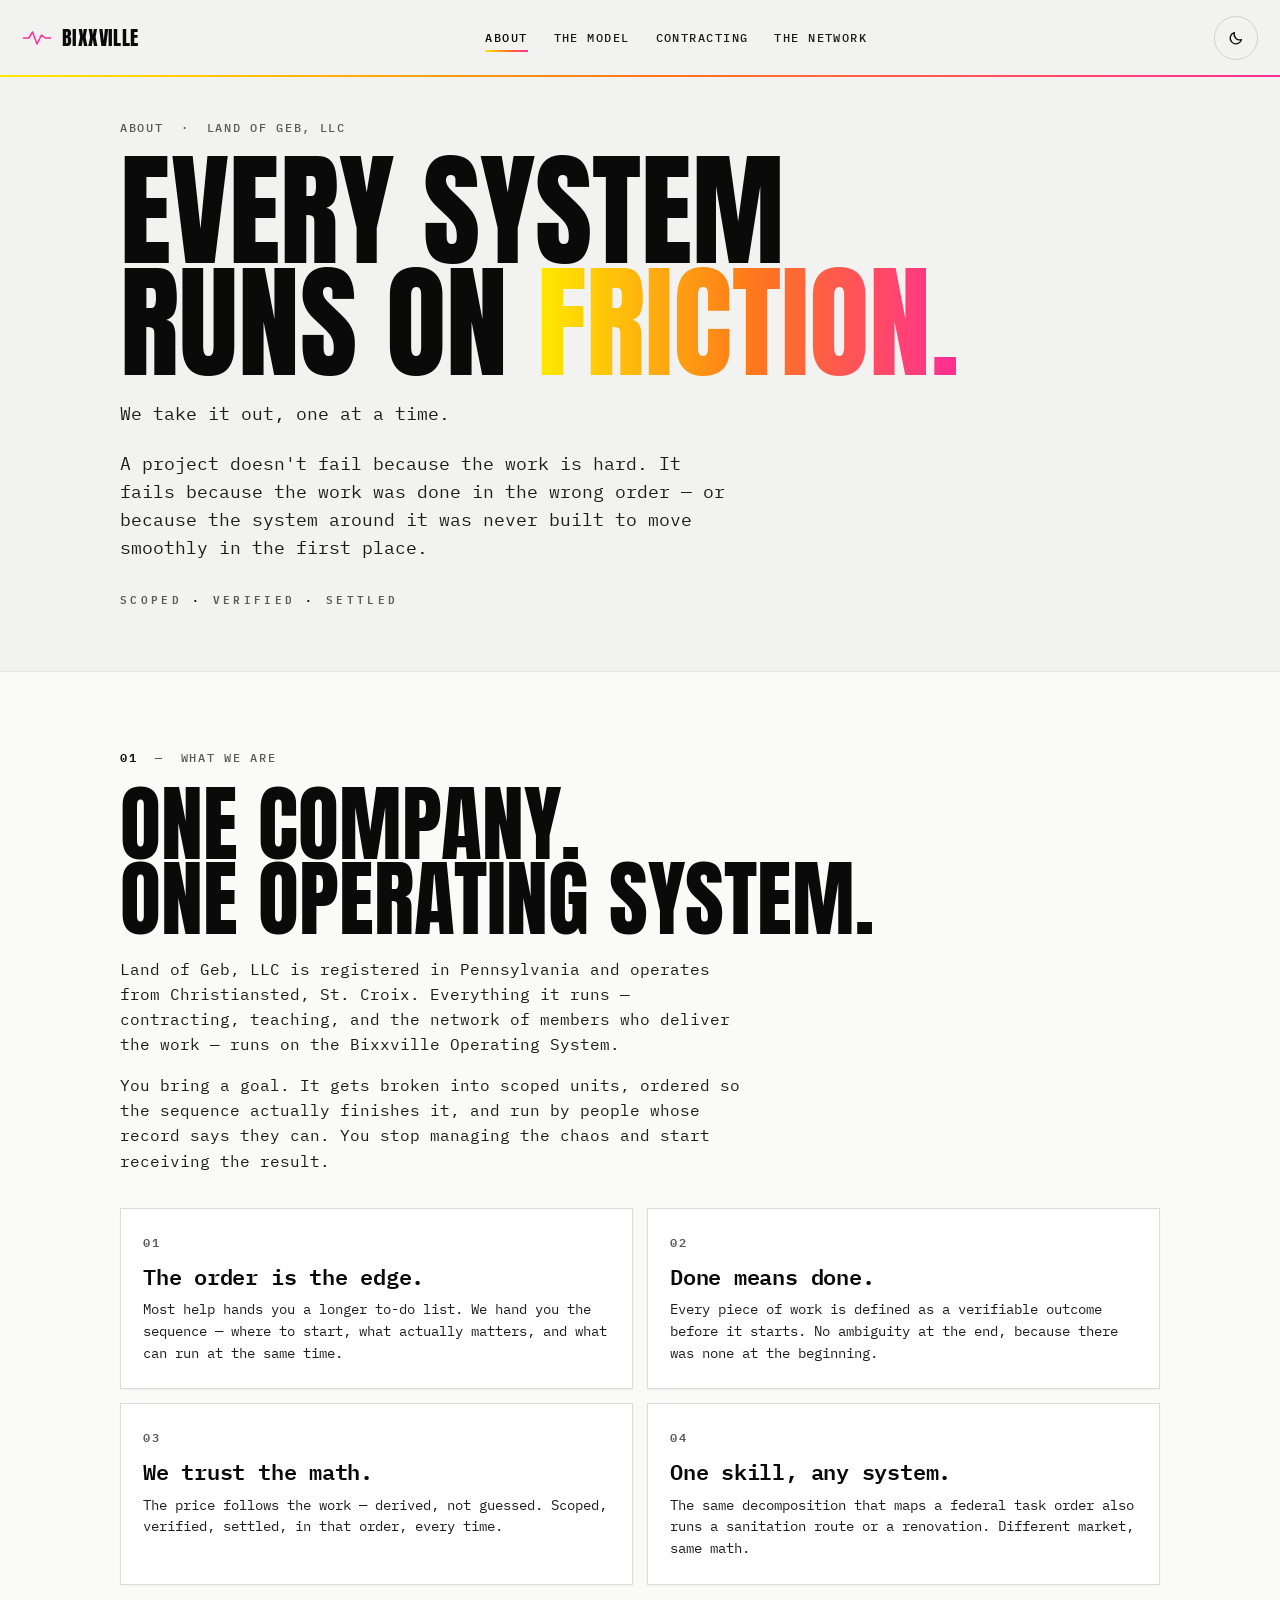
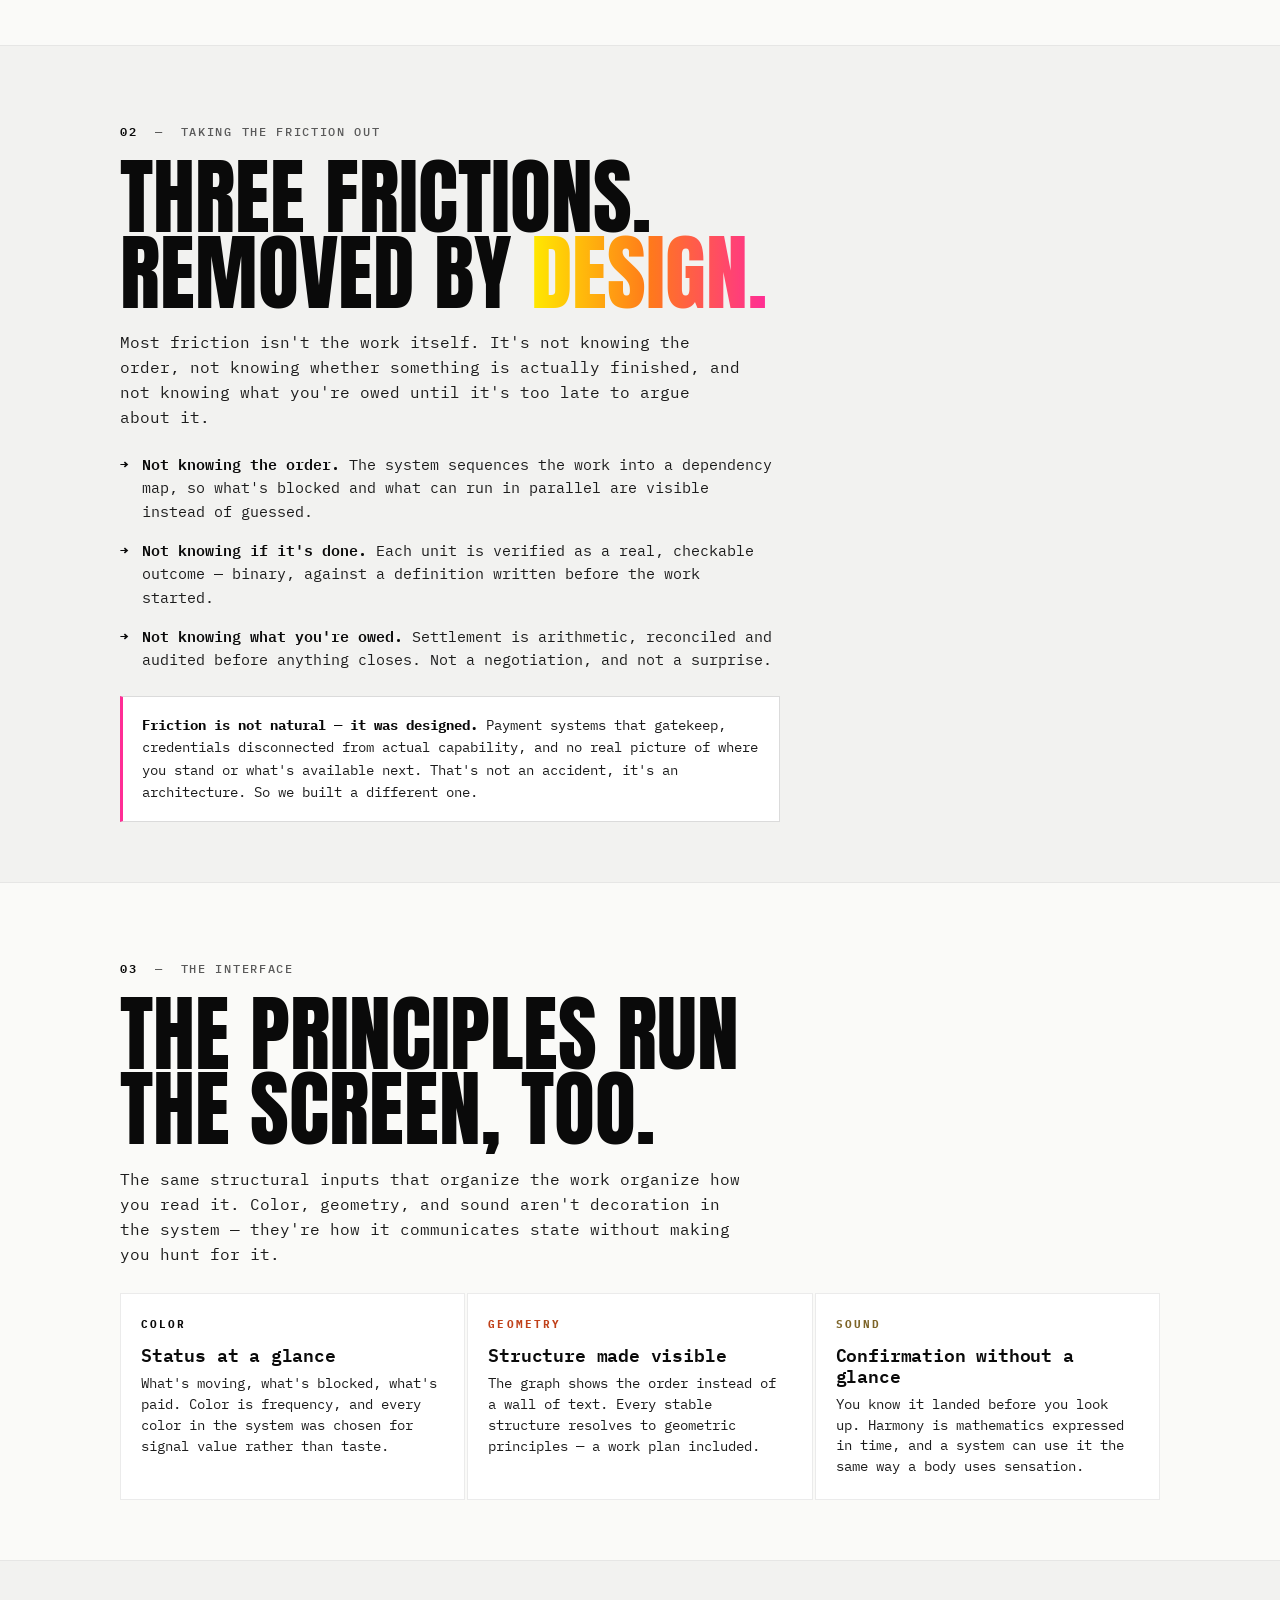
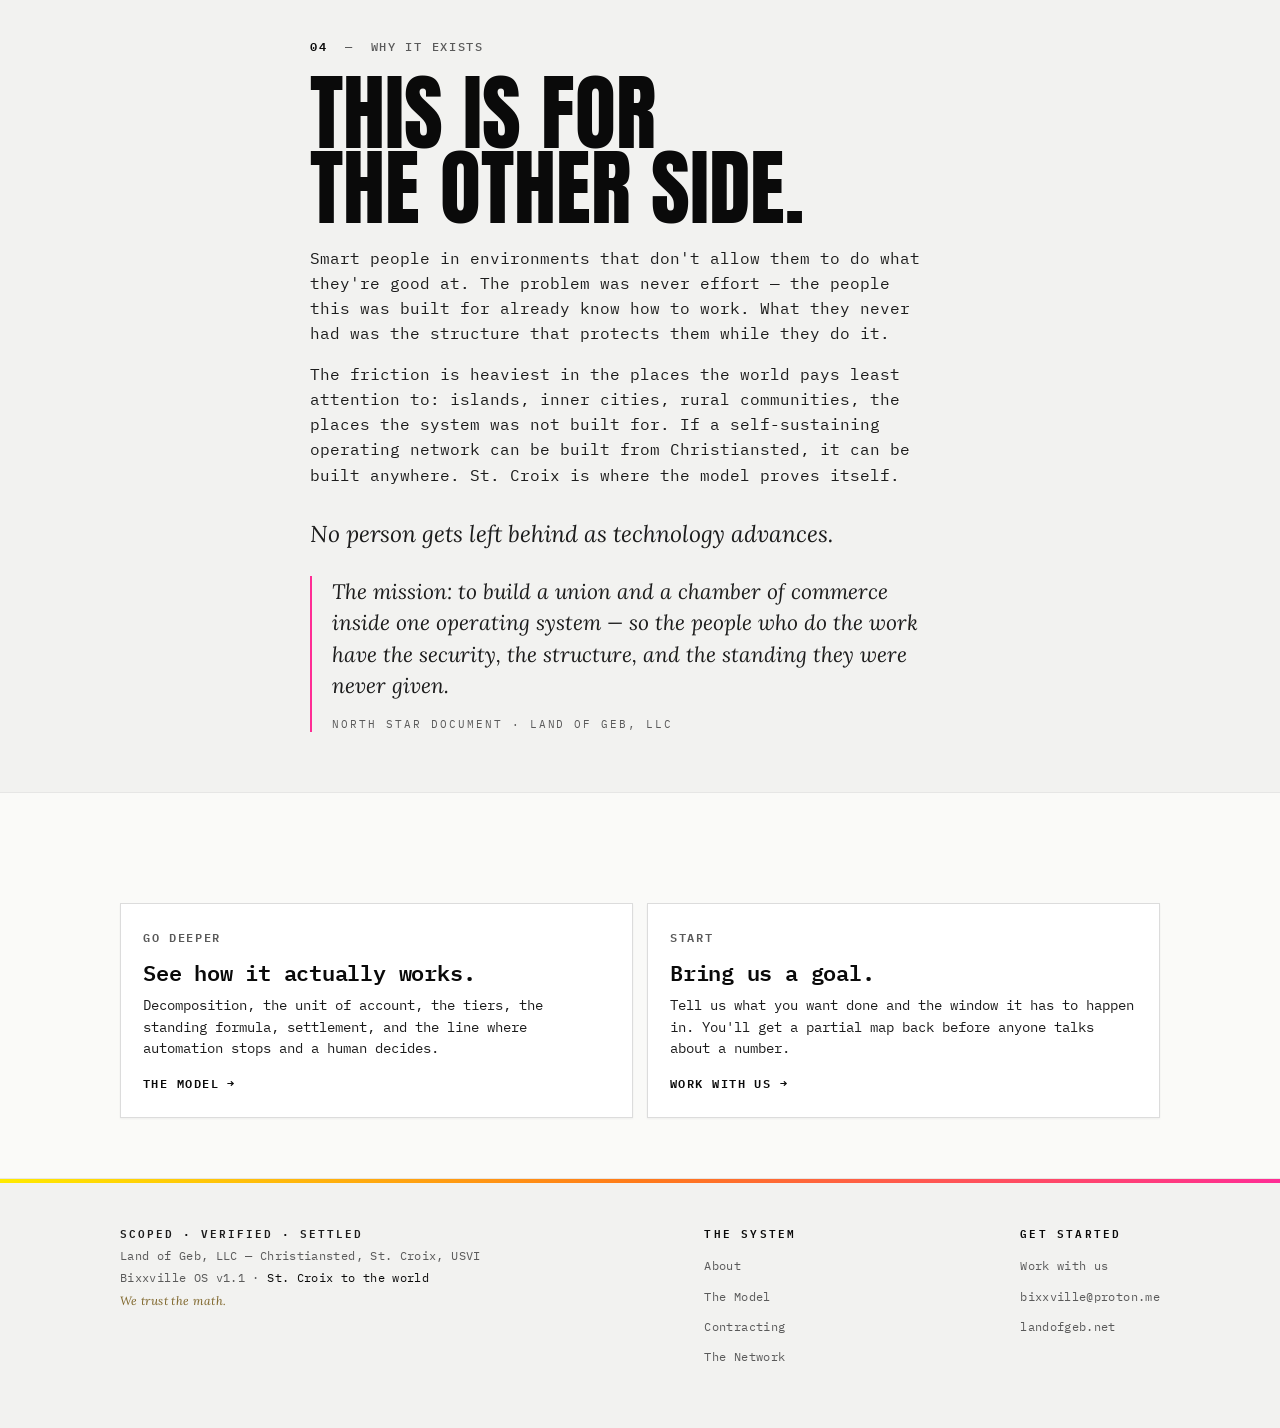
==== commit 93bba8e9: "Remove Learning and the Library (pages, links, docs); old Real Skills link now points to Teaching on" ====
--- a/about.html
+++ b/about.html
@@ -33,7 +33,6 @@
     <a href="about.html">About</a>
     <a href="model.html">The Model</a>
     <a href="contracting.html">Contracting</a>
-    <a href="learning.html">Learning</a>
     <a href="network.html">The Network</a>
   </div>
   <div class="navactions">
@@ -51,10 +50,8 @@
   <a href="about.html"><span class="mi">01</span> About</a>
   <a href="model.html"><span class="mi">02</span> The Model</a>
   <a href="contracting.html"><span class="mi">03</span> Contracting</a>
-  <a href="learning.html"><span class="mi">04</span> Learning</a>
-  <a href="network.html"><span class="mi">05</span> The Network</a>
-  <a href="library.html"><span class="mi">06</span> The Library</a>
-  <a href="work.html"><span class="mi">07</span> Work with us</a>
+  <a href="network.html"><span class="mi">04</span> The Network</a>
+  <a href="work.html"><span class="mi">05</span> Work with us</a>
   <div class="mfoot">SCOPED <span>·</span> VERIFIED <span>·</span> SETTLED<br>Land of Geb, LLC — Christiansted, St. Croix, USVI</div>
 </div>
 
@@ -197,13 +194,10 @@
       <a href="about.html">About</a>
       <a href="model.html">The Model</a>
       <a href="contracting.html">Contracting</a>
-      <a href="learning.html">Learning</a>
       <a href="network.html">The Network</a>
     </div>
     <div class="fnav">
       <span class="ftitle">Get started</span>
-      <a href="learning.html">Learning</a>
-      <a href="library.html">The Library</a>
       <a href="work.html">Work with us</a>
       <a href="mailto:bixxville@proton.me">bixxville@proton.me</a>
       <a href="https://landofgeb.net">landofgeb.net</a>
--- a/bixx.css
+++ b/bixx.css
@@ -286,6 +286,21 @@
 tr:last-child td{border-bottom:none}
 td.k{color:var(--white); font-weight:600; white-space:nowrap}
 td.num{font-family:var(--mono); color:var(--green); font-weight:600; white-space:nowrap}
+/* rail status chip */
+.rs{display:inline-block; font-family:var(--mono); font-size:10px; letter-spacing:.14em; text-transform:uppercase; font-weight:600; padding:3px 8px; margin:0 6px 4px 0; border:1px solid var(--green-edge); color:var(--white)}
+.rs.soon{border-color:var(--gold-edge); color:var(--gold)}
+/* tables that stack into cards on phones */
+@media(max-width:699px){
+  .tbl-stack table{min-width:0}
+  .tbl-stack thead{display:none}
+  .tbl-stack tr,.tbl-stack td{display:block}
+  .tbl-stack tr{border-bottom:1px solid var(--line)}
+  .tbl-stack tr:last-child{border-bottom:none}
+  .tbl-stack td{border-bottom:none; padding:4px 16px}
+  .tbl-stack td.k{padding-top:16px; white-space:normal}
+  .tbl-stack td:last-child{padding-bottom:16px}
+  .tbl-stack td[data-l]::before{content:attr(data-l); display:block; font-size:9.5px; letter-spacing:.18em; text-transform:uppercase; color:var(--grey); font-weight:600; margin:6px 0 3px}
+}
 
 /* ---------- formula block ---------- */
 .formula{
